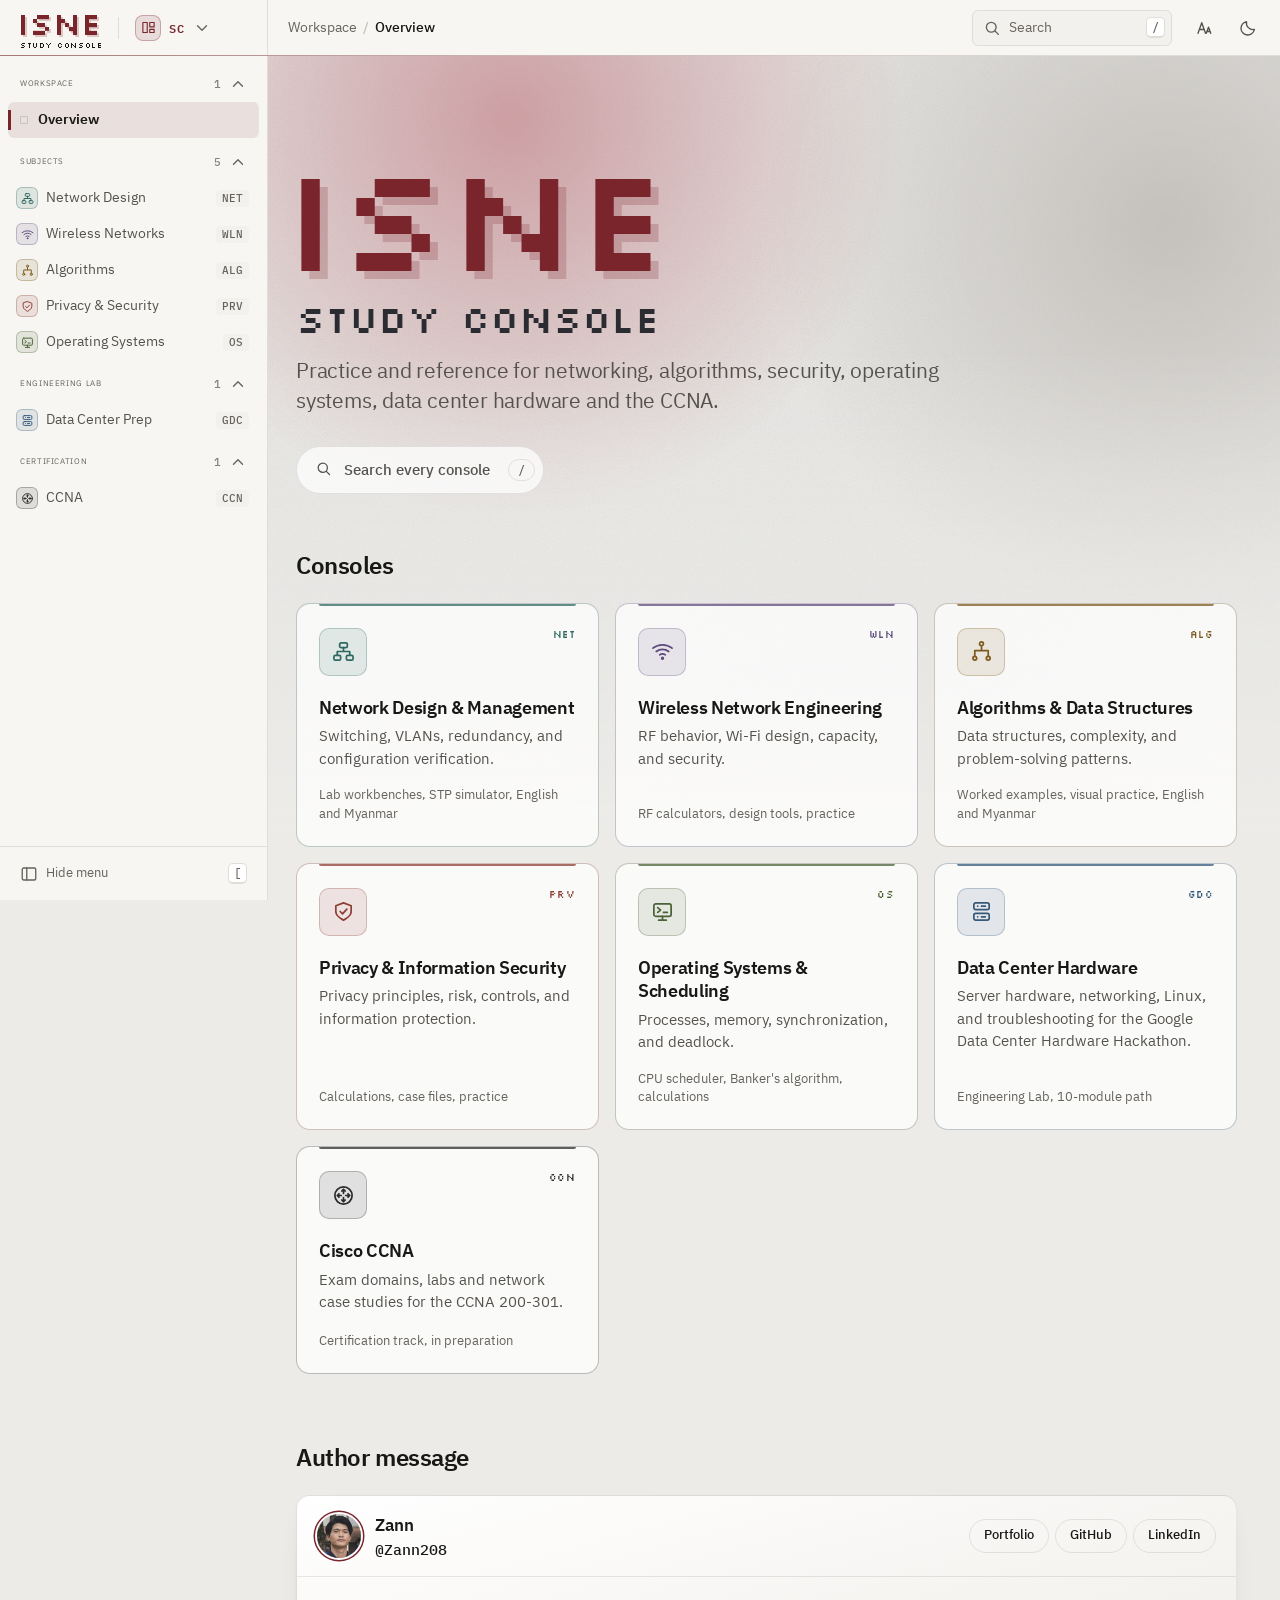
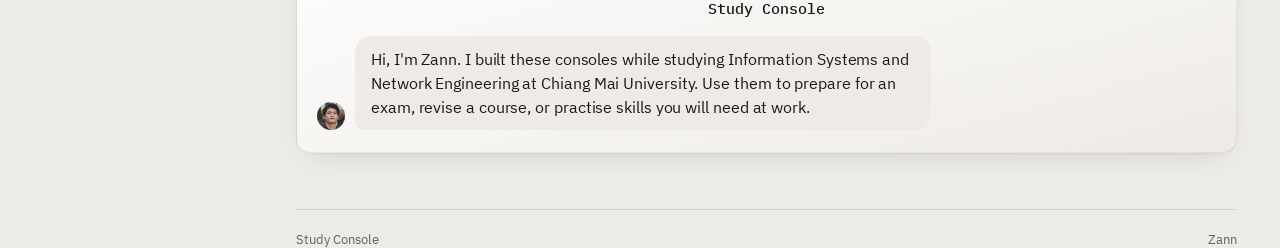
==== index.html @ 8ddf901c "Add CCNA console shell (CCN): monochrome field, exam domains, labs, case studies, progress" ====
<!doctype html>
<html lang="en">
<head>
  <meta charset="utf-8">
  <meta name="viewport" content="width=device-width,initial-scale=1,viewport-fit=cover">
  <title>Study Console</title>
  <meta name="description" content="Practice and reference consoles for networking, algorithms, security, operating systems and data center hardware, built by Thu Htoo Zan.">
  <meta name="theme-color" content="#ecebe8">
  <script src="./shared/v3/boot.js?v=20261031-1" data-console="home" data-v2="index.v2.html"></script>
  <link rel="preload" href="./assets/fonts/silkscreen-400.woff2" as="font" type="font/woff2" crossorigin>
  <link rel="stylesheet" href="./home.css?v=20261031-1">
</head>
<body data-console-id="home" data-console-name="Study Console">
  <main class="home" id="main">
    <div class="home-aurora" aria-hidden="true"><i class="home-aurora-a"></i><i class="home-aurora-b"></i><i class="home-aurora-c"></i></div>

    <section class="home-hero" aria-labelledby="home-title">
      <h1 class="home-title" id="home-title">ISNE Study Console</h1>
      <p class="home-sub">Practice and reference for networking, algorithms, security, operating systems, data center hardware and the CCNA.</p>
      <div class="home-actions">
        <a class="home-continue" data-continue-learning hidden href="#subjects">
          <span class="home-continue-mark" data-continue-icon aria-hidden="true"></span>
          <span class="home-continue-copy"><small>Continue</small><b data-continue-name></b></span>
        </a>
        <button class="home-search" type="button" data-open-search>
          <span data-sc-icon="search" aria-hidden="true"></span>Search every console<kbd>/</kbd>
        </button>
      </div>
    </section>

    <section class="home-consoles" id="subjects" aria-labelledby="consoles-title">
      <h2 class="home-h2" id="consoles-title">Consoles</h2>
      <div class="home-grid">
        <a class="home-tile" data-console-launch data-console-id="netdes" data-console-name="Network Design & Management" href="https://zann208.github.io/netdes/">
          <span class="home-tile-icon" data-sc-icon="network" aria-hidden="true"></span>
          <span class="home-tile-code">NET</span>
          <h3>Network Design &amp; Management</h3>
          <p>Switching, VLANs, redundancy, and configuration verification.</p>
          <span class="home-tile-meta">Lab workbenches, STP simulator, English and Myanmar</span>
        </a>
        <a class="home-tile" data-console-launch data-console-id="wnet" data-console-name="Wireless Network Engineering" href="https://zann208.github.io/wnet/">
          <span class="home-tile-icon" data-sc-icon="wireless" aria-hidden="true"></span>
          <span class="home-tile-code">WLN</span>
          <h3>Wireless Network Engineering</h3>
          <p>RF behavior, Wi-Fi design, capacity, and security.</p>
          <span class="home-tile-meta">RF calculators, design tools, practice</span>
        </a>
        <a class="home-tile" data-console-launch data-console-id="algo" data-console-name="Algorithms & Data Structures" href="https://zann208.github.io/algo/">
          <span class="home-tile-icon" data-sc-icon="algorithm" aria-hidden="true"></span>
          <span class="home-tile-code">ALG</span>
          <h3>Algorithms &amp; Data Structures</h3>
          <p>Data structures, complexity, and problem-solving patterns.</p>
          <span class="home-tile-meta">Worked examples, visual practice, English and Myanmar</span>
        </a>
        <a class="home-tile" data-console-launch data-console-id="privacy" data-console-name="Privacy & Information Security" href="https://zann208.github.io/privacy/">
          <span class="home-tile-icon" data-sc-icon="shield" aria-hidden="true"></span>
          <span class="home-tile-code">PRV</span>
          <h3>Privacy &amp; Information Security</h3>
          <p>Privacy principles, risk, controls, and information protection.</p>
          <span class="home-tile-meta">Calculations, case files, practice</span>
        </a>
        <a class="home-tile" data-console-launch data-console-id="os" data-console-name="Operating Systems & Scheduling" href="https://zann208.github.io/os/">
          <span class="home-tile-icon" data-sc-icon="system" aria-hidden="true"></span>
          <span class="home-tile-code">OS</span>
          <h3>Operating Systems &amp; Scheduling</h3>
          <p>Processes, memory, synchronization, and deadlock.</p>
          <span class="home-tile-meta">CPU scheduler, Banker's algorithm, calculations</span>
        </a>
        <a class="home-tile" data-console-launch data-console-id="gdc" data-console-name="Google Data Center Hardware Hackathon" href="./google-dc-hackathon/">
          <span class="home-tile-icon" data-sc-icon="server" aria-hidden="true"></span>
          <span class="home-tile-code">GDC</span>
          <h3>Data Center Hardware</h3>
          <p>Server hardware, networking, Linux, and troubleshooting for the Google Data Center Hardware Hackathon.</p>
          <span class="home-tile-meta">Engineering Lab, 10-module path</span>
        </a>
        <a class="home-tile" data-console-launch data-console-id="ccna" data-console-name="Cisco CCNA 200-301" href="./ccna/">
          <span class="home-tile-icon" data-sc-icon="router" aria-hidden="true"></span>
          <span class="home-tile-code">CCN</span>
          <h3>Cisco CCNA</h3>
          <p>Exam domains, labs and network case studies for the CCNA 200-301.</p>
          <span class="home-tile-meta">Certification track, in preparation</span>
        </a>
      </div>
    </section>

    <section class="home-chat" id="author" aria-labelledby="author-title">
      <h2 class="home-h2" id="author-title">Author message</h2>
      <div class="home-chat-window">
        <header class="home-chat-head">
          <img class="home-chat-avatar" src="./assets/author.jpg?v=20261028-1" width="44" height="44" alt="Zann" decoding="async">
          <div class="home-chat-who"><b>Zann</b><code>@Zann208</code></div>
          <ul class="home-chat-links">
            <li><a href="https://zann208.github.io/" rel="me">Portfolio</a></li>
            <li><a href="https://github.com/Zann208" rel="me">GitHub</a></li>
            <li><a href="https://www.linkedin.com/in/thu-htoo-zan-8866ab377/" rel="me">LinkedIn</a></li>
          </ul>
        </header>
        <div class="home-chat-thread" data-chat>
          <p class="home-chat-day"><code>Study Console</code></p>
          <div class="home-chat-group">
            <img class="home-chat-mini" src="./assets/author.jpg?v=20261028-1" width="28" height="28" alt="" aria-hidden="true" decoding="async">
            <div class="home-chat-bubbles">
              <p class="home-chat-bubble" data-chat-msg>Hi, I'm Zann. I built these consoles while studying Information Systems and Network Engineering at Chiang Mai University. Use them to prepare for an exam, revise a course, or practise skills you will need at work.</p>
              <p class="home-chat-bubble" data-chat-msg>They are meant to sit alongside your classes, not replace them. Treat everything here as reference and practice, and check anything you will be graded on against your own lecture material.</p>
              <span class="home-chat-typing" aria-hidden="true"><i></i><i></i><i></i></span>
            </div>
          </div>
          <code class="home-chat-status" data-chat-status>Delivered</code>
        </div>
      </div>
    </section>

    <footer class="home-footer"><span>Study Console</span><span>Zann</span></footer>
  </main>
  <script src="./home.js?v=20261031-1"></script>
</body>
</html>
---- home.css ----
/* Study Console hub.
   One idea: a slow field of light behind the page (Apple wallpaper style), and each console
   lit by its own neon colour, the same accent it uses inside. Everything else stays quiet.
   Frame, tokens and controls come from /shared/v3/. */

/* Pixel face for the title (Silkscreen, SIL Open Font License, self-hosted) */
@font-face { font-family: "Silkscreen"; src: url("./assets/fonts/silkscreen-400.woff2") format("woff2"); font-weight: 400; font-display: swap; }

/* ---------- Console colours (match the shared registry) ---------- */
.home-tile { --tile-l: var(--sc-accent); --tile-d: var(--sc-accent); --tile: var(--tile-l); }
.home-tile[data-console-id="netdes"]  { --tile-l: #2f6862; --tile-d: #86b8b0; }
.home-tile[data-console-id="wnet"]    { --tile-l: #5e4a7d; --tile-d: #b3a0cf; }
.home-tile[data-console-id="algo"]    { --tile-l: #7d5a1e; --tile-d: #d1ad69; }
.home-tile[data-console-id="privacy"] { --tile-l: #8e3f33; --tile-d: #dc9686; }
.home-tile[data-console-id="os"]      { --tile-l: #4a6236; --tile-d: #a8bf8c; }
.home-tile[data-console-id="gdc"]     { --tile-l: #36597a; --tile-d: #98b5d1; }
.home-tile[data-console-id="ccna"]    { --tile-l: #2b2b2b; --tile-d: #d6d6d6; }
:root[data-theme="dark"] .home-tile { --tile: var(--tile-d); }
:root[data-theme="dark"] .home { --home-maroon: #c93f4d; --home-maroon-shadow: #3d1117; --home-ink: #e4e4e8; --home-on-maroon: #ffffff; }

/* ---------- Page ---------- */
.home {
  --home-maroon: #7a242c; --home-maroon-shadow: rgb(122 36 44 / 22%); --home-ink: #2a2c32; --home-on-maroon: #ffffff;
  --home-glass: color-mix(in srgb, var(--sc-surface) 72%, transparent);
  --home-edge: color-mix(in srgb, var(--sc-text) 10%, transparent);
  position: relative; isolation: isolate;
  max-width: 1120px; margin: 0 auto; padding: 56px 28px 56px;
}

/* ---------- Field of light ---------- */
/* Fixed behind the content area; soft radial blobs drift on the compositor (transform only). */
.home-aurora { position: fixed; z-index: -1; inset: var(--sc-frame-top, 56px) 0 0 var(--sc-frame-left, 0px); overflow: hidden; pointer-events: none; animation: home-aurora-in 1.4s var(--sc-ease) both; }
.home-aurora i { position: absolute; width: 62vmax; height: 62vmax; border-radius: 50%; opacity: .55; will-change: transform; }
.home-aurora-a { top: -26vmax; left: -12vmax; background: radial-gradient(closest-side, var(--sc-glow-1), transparent); animation: home-drift-a 34s ease-in-out infinite alternate; }
.home-aurora-b { top: -18vmax; right: -22vmax; background: radial-gradient(closest-side, var(--sc-glow-2), transparent); animation: home-drift-b 41s ease-in-out infinite alternate; }
.home-aurora-c { bottom: -34vmax; left: 22%; background: radial-gradient(closest-side, var(--sc-glow-3), transparent); opacity: .42; animation: home-drift-c 47s ease-in-out infinite alternate; }
:root[data-theme="dark"] .home-aurora i { opacity: .38; }
.home-aurora i.home-aurora-a { opacity: .44; }
:root[data-theme="dark"] .home-aurora i.home-aurora-a { opacity: .32; }
:root[data-theme="dark"] .home-aurora-c { opacity: .26; }
/* fade the field into the page further down so long content stays readable */
.home-aurora::after { content: ""; position: absolute; inset: 0; z-index: 2; background: linear-gradient(180deg, transparent 0%, transparent 35%, var(--sc-bg) 92%); }
/* Film grain over the light field: one static noise tile, no animation */
.home-aurora::before {
  content: ""; position: absolute; inset: 0; z-index: 1; opacity: .34; mix-blend-mode: overlay;
  background-image: url("data:image/svg+xml,%3Csvg xmlns='http://www.w3.org/2000/svg' width='180' height='180'%3E%3Cfilter id='n'%3E%3CfeTurbulence type='fractalNoise' baseFrequency='.9' numOctaves='3' stitchTiles='stitch'/%3E%3CfeColorMatrix values='0 0 0 0 .5 0 0 0 0 .5 0 0 0 0 .5 0 0 0 1 0'/%3E%3C/filter%3E%3Crect width='100%25' height='100%25' filter='url(%23n)'/%3E%3C/svg%3E");
  background-size: 180px 180px;
}
:root[data-theme="dark"] .home-aurora::before { opacity: .34; mix-blend-mode: soft-light; }
@keyframes home-aurora-in { from { opacity: 0; } }
@keyframes home-drift-a { to { transform: translate3d(14vmax, 8vmax, 0) scale(1.12); } }
@keyframes home-drift-b { to { transform: translate3d(-12vmax, 12vmax, 0) scale(.9); } }
@keyframes home-drift-c { to { transform: translate3d(-10vmax, -10vmax, 0) scale(1.15); } }

/* ---------- Hero ---------- */
.home-hero { padding: 28px 0 44px; }
/* Title lockup: ISNE large in Entaneer maroon with a pixel drop shadow, "Study Console" under it in neutral ink */
.home-title {
  margin: 0; display: inline-grid; justify-items: start; gap: .08em;
  font-family: "Silkscreen", var(--sc-mono); font-weight: 400; letter-spacing: 0; line-height: 1; cursor: default;
  font-size: clamp(5.75rem, 2rem + 9vw, 9.5rem);
}
:root:root:root .home .home-title { font-family: "Silkscreen", var(--sc-mono); letter-spacing: 0; }  /* beats the shared heading face */
.home-title .px { display: inline-block; }
.home-title-isne {
  margin-left: -.09em; color: var(--home-maroon);   /* the pixel I carries side bearing; align it with the line below */
  text-shadow: .055em .055em 0 var(--home-maroon-shadow);
}
.home-title-rest { font-size: .262em; color: var(--home-ink); }   /* sized so the line is as wide as ISNE */
.home-title-word { display: inline-block; white-space: nowrap; }
/* A block cursor after "Console", shown on hover */
.home-title-rest::after {
  content: ""; display: inline-block; width: .5em; height: .82em; margin-left: .16em; vertical-align: -.06em;
  background: var(--home-maroon); opacity: 0;
}
/* Hover: ISNE presses into its shadow; a maroon highlight runs letter by letter through "Study Console" and leaves it neutral */
.home-title:hover .px-isne { animation: home-press .36s steps(2, end) both; animation-delay: calc(var(--i) * 40ms); }
.home-title:hover .px-rest { animation: home-scan .5s steps(2, end) both; animation-delay: calc(120ms + (var(--i) - 4) * 32ms); }
.home-title:hover .home-title-rest::after { opacity: 1; animation: home-blink 1s steps(1, end) .55s infinite; }
@keyframes home-press { 50% { transform: translate(.04em, .04em); text-shadow: .015em .015em 0 var(--home-maroon-shadow); } }
@keyframes home-scan { 50% { color: var(--home-on-maroon); background: var(--home-maroon); } }
@keyframes home-blink { 50% { opacity: 0; } }
.home-sub { max-width: 34em; margin: 18px 0 0; color: var(--sc-muted); font-size: clamp(1.0625rem, .95rem + .45vw, 1.3125rem); line-height: 1.45; letter-spacing: -.01em; }
.home-actions { display: flex; flex-wrap: wrap; align-items: center; gap: 12px; margin-top: 30px; }

.home-continue, .home-search {
  display: inline-flex; align-items: center; gap: 12px; min-height: 48px; box-sizing: border-box;
  border-radius: 999px; border: 1px solid var(--home-edge); background: var(--home-glass);
  color: var(--sc-text); text-decoration: none; font: 500 .9375rem/1.2 var(--sc-sans);
  transition: border-color var(--sc-dur-fast) var(--sc-ease), background var(--sc-dur-fast) var(--sc-ease);
}
.home-continue { padding: 5px 20px 5px 5px; }
.home-continue[hidden] { display: none; }
.home-continue-mark { --mark: var(--mark-l, var(--sc-accent)); display: grid; place-items: center; width: 38px; height: 38px; border-radius: 50%; color: var(--mark); background: color-mix(in srgb, var(--mark) 14%, transparent); border: 1px solid color-mix(in srgb, var(--mark) 35%, transparent); }
:root[data-theme="dark"] .home-continue-mark { --mark: var(--mark-d, var(--sc-accent)); }
.home-continue-mark .sc3-icon { width: 18px; height: 18px; }
.home-continue-copy { display: grid; }
.home-continue-copy small { color: var(--sc-faint); font-size: .75rem; }
.home-continue-copy b { font-weight: 600; }
.home-search { padding: 0 8px 0 18px; cursor: pointer; color: var(--sc-muted); }
.home-search .sc3-icon { width: 17px; height: 17px; }
.home-search kbd { margin-left: 6px; padding: 4px 9px; border-radius: 999px; border: 1px solid var(--home-edge); font: 500 .75rem/1 var(--sc-mono); color: var(--sc-faint); }
.home-continue:hover, .home-search:hover { border-color: color-mix(in srgb, var(--sc-accent) 55%, transparent); background: var(--sc-surface); color: var(--sc-text); }

/* ---------- Author message: a conversation ----------
   Warm paper (light) or graphite (dark) with grain; maroon only for the avatar ring and link hover. */
.home-chat { margin-top: 64px; }
.home-chat-window {
  --chat-bg: linear-gradient(165deg, #ffffff 0%, #f6f4f1 55%, #ece9e5 100%);
  --chat-solid: #ffffff; --chat-bubble: #eeebe7; --chat-ink: #181816; --chat-line: rgb(40 30 28 / 10%); --chat-faint: #66635d;
  position: relative; isolation: isolate; overflow: hidden; border-radius: var(--sc-radius-lg); border: 1px solid var(--chat-line); background: var(--chat-bg); box-shadow: var(--sc-shadow-card); color: var(--chat-ink);
}
:root[data-theme="dark"] .home-chat-window {
  --chat-bg: linear-gradient(165deg, #1e1b1c 0%, #141213 55%, #0f0e0f 100%);
  --chat-solid: #1e1b1c; --chat-bubble: #2a2627; --chat-ink: #f2efef; --chat-line: rgb(255 255 255 / 9%); --chat-faint: #8f888a;
}
.home-chat-window::before {
  content: ""; position: absolute; inset: 0; z-index: -1; opacity: .34; mix-blend-mode: overlay; pointer-events: none;
  background-image: url("data:image/svg+xml,%3Csvg xmlns='http://www.w3.org/2000/svg' width='160' height='160'%3E%3Cfilter id='n'%3E%3CfeTurbulence type='fractalNoise' baseFrequency='.95' numOctaves='3' stitchTiles='stitch'/%3E%3CfeColorMatrix values='0 0 0 0 .5 0 0 0 0 .5 0 0 0 0 .5 0 0 0 1 0'/%3E%3C/filter%3E%3Crect width='100%25' height='100%25' filter='url(%23n)'/%3E%3C/svg%3E");
  background-size: 160px 160px;
}
:root[data-theme="dark"] .home-chat-window::before { opacity: .3; mix-blend-mode: soft-light; }
.home-chat-head { display: flex; align-items: center; gap: 14px; flex-wrap: wrap; padding: 16px 20px; border-bottom: 1px solid var(--chat-line); }
.home-chat-avatar { width: 44px; height: 44px; border-radius: 50%; object-fit: cover; box-shadow: 0 0 0 2px var(--chat-solid), 0 0 0 3.5px var(--sc-maroon); }
.home-chat-who { display: grid; gap: 1px; margin-right: auto; }
.home-chat-who b { font-family: var(--sc-display); font-size: 1.0625rem; font-weight: 600; letter-spacing: -.015em; }
:root.sc-v3 body .home-chat code { background: none; border: 0; padding: 0; border-radius: 0; }
.home-chat-who code { font: 500 .75rem/1.3 var(--sc-mono); color: var(--chat-faint); }
.home-chat-links { display: flex; flex-wrap: wrap; gap: 6px; margin: 0; padding: 0; list-style: none; }
.home-chat-links a {
  display: inline-flex; align-items: center; min-height: 34px; padding: 0 14px; box-sizing: border-box; border-radius: 999px;
  border: 1px solid var(--chat-line); color: var(--chat-ink); text-decoration: none; font-size: .8125rem; font-weight: 500;
  transition: background var(--sc-dur-fast) var(--sc-ease), color var(--sc-dur-fast) var(--sc-ease);
}
.home-chat-links a:hover, .home-chat-links a:focus-visible { background: var(--sc-maroon); border-color: var(--sc-maroon); color: var(--sc-on-accent); }
.home-chat-thread { padding: 18px 20px 22px; }
.home-chat-day { margin: 0 0 14px; text-align: center; }
.home-chat-day code, .home-chat-status { font: 500 .6875rem/1 var(--sc-mono); color: var(--chat-faint); background: none; border: 0; padding: 0; letter-spacing: .02em; }
.home-chat-group { display: flex; align-items: flex-end; gap: 10px; }
.home-chat-mini { width: 28px; height: 28px; border-radius: 50%; object-fit: cover; flex: none; }
.home-chat-bubbles { display: grid; justify-items: start; gap: 4px; min-width: 0; }
.home-chat-bubble {
  max-width: 34em; margin: 0; padding: 11px 16px; border-radius: 16px; background: var(--chat-bubble); color: var(--chat-ink);
  font-size: 1rem; line-height: 1.5; letter-spacing: -.005em;
  transition: transform var(--sc-dur) var(--sc-ease);
}
.home-chat-bubble:first-child { border-bottom-left-radius: 8px; }
.home-chat-bubble:nth-child(2) { border-top-left-radius: 8px; border-bottom-left-radius: 6px; }
.home-chat-bubble:hover { transform: translateX(3px); }
.home-chat-status { display: block; margin: 6px 0 0 42px; }
.home-chat-typing { display: none; gap: 4px; align-items: center; padding: 14px 16px; border-radius: 16px; background: var(--chat-bubble); }
.home-chat-typing i { width: 7px; height: 7px; border-radius: 50%; background: var(--chat-faint); animation: home-dot 1s ease-in-out infinite; }
.home-chat-typing i:nth-child(2) { animation-delay: .15s; }
.home-chat-typing i:nth-child(3) { animation-delay: .3s; }
@keyframes home-dot { 0%, 60%, 100% { transform: translateY(0); opacity: .45; } 30% { transform: translateY(-3px); opacity: 1; } }
/* Sequence (only when the script runs and motion is allowed): typing, message, typing, message, delivered */
.home-chat.is-staged [data-chat-msg], .home-chat.is-staged [data-chat-status] { display: none; }
.home-chat.is-staged [data-chat-msg].is-in { display: block; animation: home-pop .42s var(--sc-ease) both; }
.home-chat.is-staged [data-chat-status].is-in { display: block; animation: home-pop .3s var(--sc-ease) both; }
.home-chat.is-typing .home-chat-typing { display: inline-flex; }
@keyframes home-pop { from { opacity: 0; transform: translateY(8px) scale(.97); transform-origin: left bottom; } }

/* ---------- Consoles ---------- */
.home-consoles { margin-top: 8px; }
.home-h2 { margin: 0 0 18px; font-family: var(--sc-display); font-size: 1.5rem; font-weight: 600; letter-spacing: -.02em; }
.home-grid { display: grid; grid-template-columns: repeat(3, minmax(0, 1fr)); gap: 16px; }

.home-tile {
  position: relative; display: flex; flex-direction: column; min-height: 228px; padding: 24px 22px 22px; box-sizing: border-box;
  border-radius: var(--sc-radius-lg); overflow: hidden; text-decoration: none; color: var(--sc-text);
  border: 1px solid color-mix(in srgb, var(--tile) 22%, var(--home-edge));
  background: var(--home-glass);
  transition: border-color var(--sc-dur) var(--sc-ease), transform var(--sc-dur) var(--sc-ease);
}
/* thin strip along the top edge in the console's own colour */
.home-tile::before {
  content: ""; position: absolute; top: 0; left: 22px; right: 22px; height: 2px; border-radius: 0 0 2px 2px;
  background: var(--tile);
  opacity: .75; transition: opacity var(--sc-dur) var(--sc-ease), left var(--sc-dur) var(--sc-ease), right var(--sc-dur) var(--sc-ease);
}
.home-tile:hover, .home-tile:focus-visible { border-color: color-mix(in srgb, var(--tile) 55%, transparent); transform: translateY(-2px); }
.home-tile:hover::before, .home-tile:focus-visible::before { opacity: 1; left: 0; right: 0; }
.home-tile:focus-visible { outline: none; box-shadow: 0 0 0 3px color-mix(in srgb, var(--tile) 45%, transparent); }

.home-tile-icon {
  display: grid; place-items: center; width: 46px; height: 46px; border-radius: var(--sc-radius);
  color: var(--tile); background: color-mix(in srgb, var(--tile) 12%, transparent);
  border: 1px solid color-mix(in srgb, var(--tile) 28%, transparent);
}
.home-tile-icon .sc3-icon { width: 23px; height: 23px; }
.home-tile-code { position: absolute; top: 26px; right: 22px; font: 400 .625rem/1 var(--sc-pixel); color: var(--tile); letter-spacing: .08em; }
.home-tile h3 { margin: 20px 0 6px; font-family: var(--sc-display); font-size: 1.125rem; font-weight: 600; line-height: 1.3; letter-spacing: -.02em; }
.home-tile p { margin: 0; color: var(--sc-muted); font-size: .9375rem; line-height: 1.5; }
.home-tile-meta { margin-top: auto; padding-top: 16px; color: var(--sc-faint); font-size: .8125rem; line-height: 1.45; }

/* ---------- Footer ---------- */
.home-footer { display: flex; align-items: center; justify-content: space-between; gap: 16px; margin-top: 56px; padding-top: 20px; border-top: 1px solid var(--home-edge); color: var(--sc-faint); font-size: .8125rem; }

/* ---------- Responsive ---------- */
@media (max-width: 1239px) { .home-grid { grid-template-columns: repeat(2, minmax(0, 1fr)); } }
@media (max-width: 680px) {
  .home { padding: 28px 16px 40px; }
  .home-hero { padding: 16px 0 32px; }
  .home-grid { grid-template-columns: minmax(0, 1fr); gap: 12px; }
  .home-tile { min-height: 0; }
  .home-chat-head { padding: 14px 16px; }
  .home-chat-links { width: 100%; }
  .home-chat-thread { padding: 16px 14px 18px; }
  .home-chat-bubble { font-size: .9688rem; }
  .home-consoles { margin-top: 0; }
  .home-chat { margin-top: 44px; }
  .home-search { flex: 1; justify-content: center; }
  .home-continue { flex: 1 1 100%; }
}

/* ---------- Motion preferences ---------- */
@media (prefers-reduced-motion: reduce) {
  .home-aurora, .home-aurora i, .home-title { animation: none; }
  .home-title:hover .px, .home-title:hover .home-title-rest::after { animation: none; }
  .home-chat-typing i, .home-chat-bubble { animation: none; transition: none; }
  .home-tile, .home-tile::before { transition: none; }
  .home-tile:hover, .home-tile:focus-visible { transform: none; }
}
@media print { .home-aurora { display: none; } }
@media (hover: none) { .home-search kbd { display: none; } }
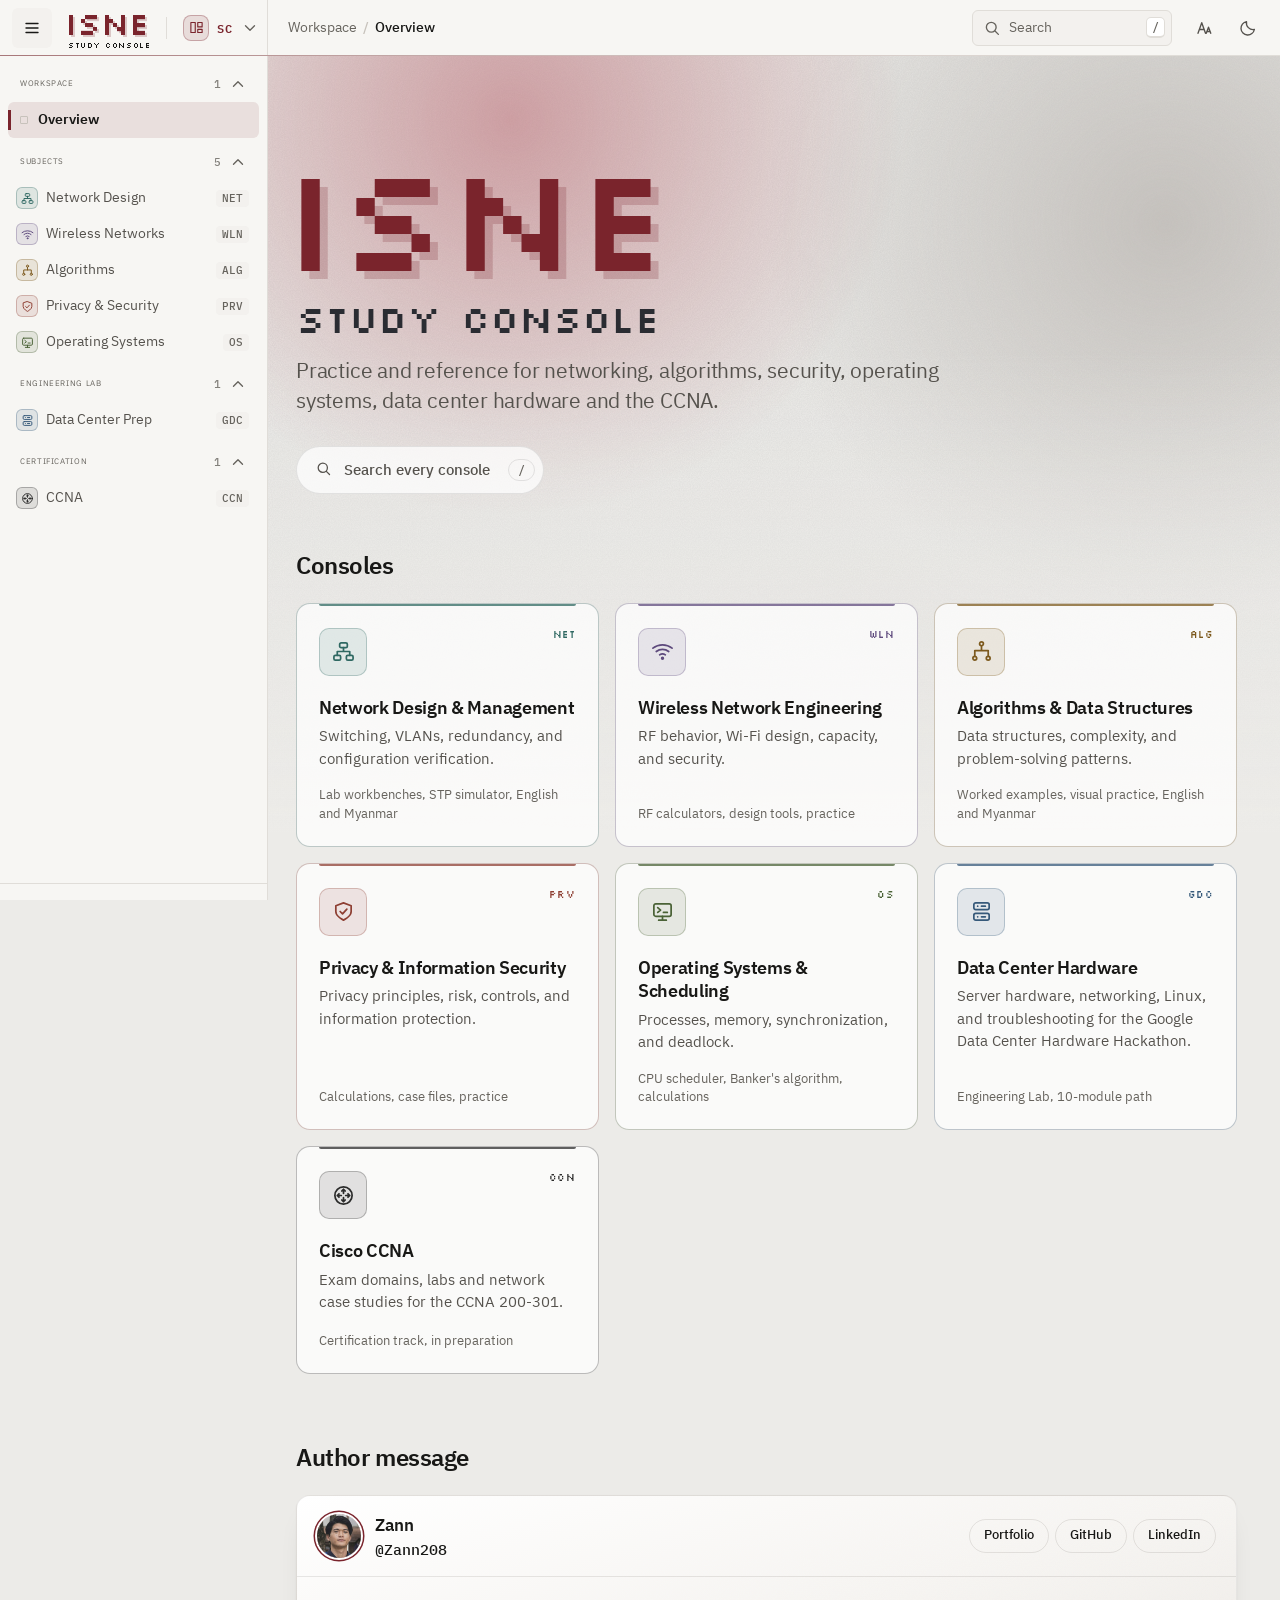
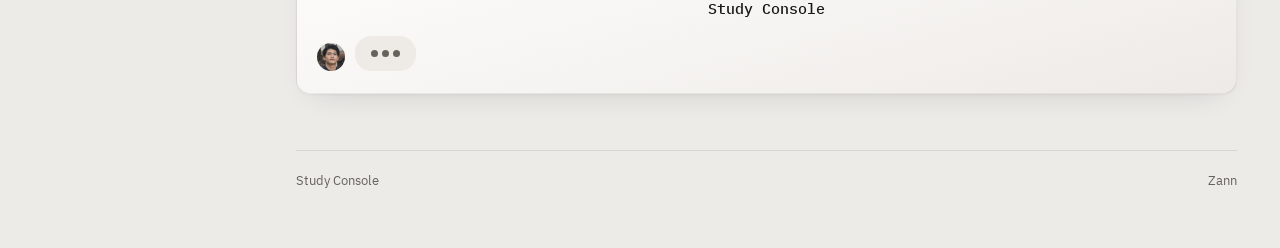
==== commit 558dbb57: "One menu toggle at top left for hub and all consoles; retire section bar; CCNA grain and pointer lig" ====
--- a/index.html
+++ b/index.html
@@ -6,7 +6,7 @@
   <title>Study Console</title>
   <meta name="description" content="Practice and reference consoles for networking, algorithms, security, operating systems and data center hardware, built by Thu Htoo Zan.">
   <meta name="theme-color" content="#ecebe8">
-  <script src="./shared/v3/boot.js?v=20261031-1" data-console="home" data-v2="index.v2.html"></script>
+  <script src="./shared/v3/boot.js?v=20261031-2" data-console="home" data-v2="index.v2.html"></script>
   <link rel="preload" href="./assets/fonts/silkscreen-400.woff2" as="font" type="font/woff2" crossorigin>
   <link rel="stylesheet" href="./home.css?v=20261031-1">
 </head>
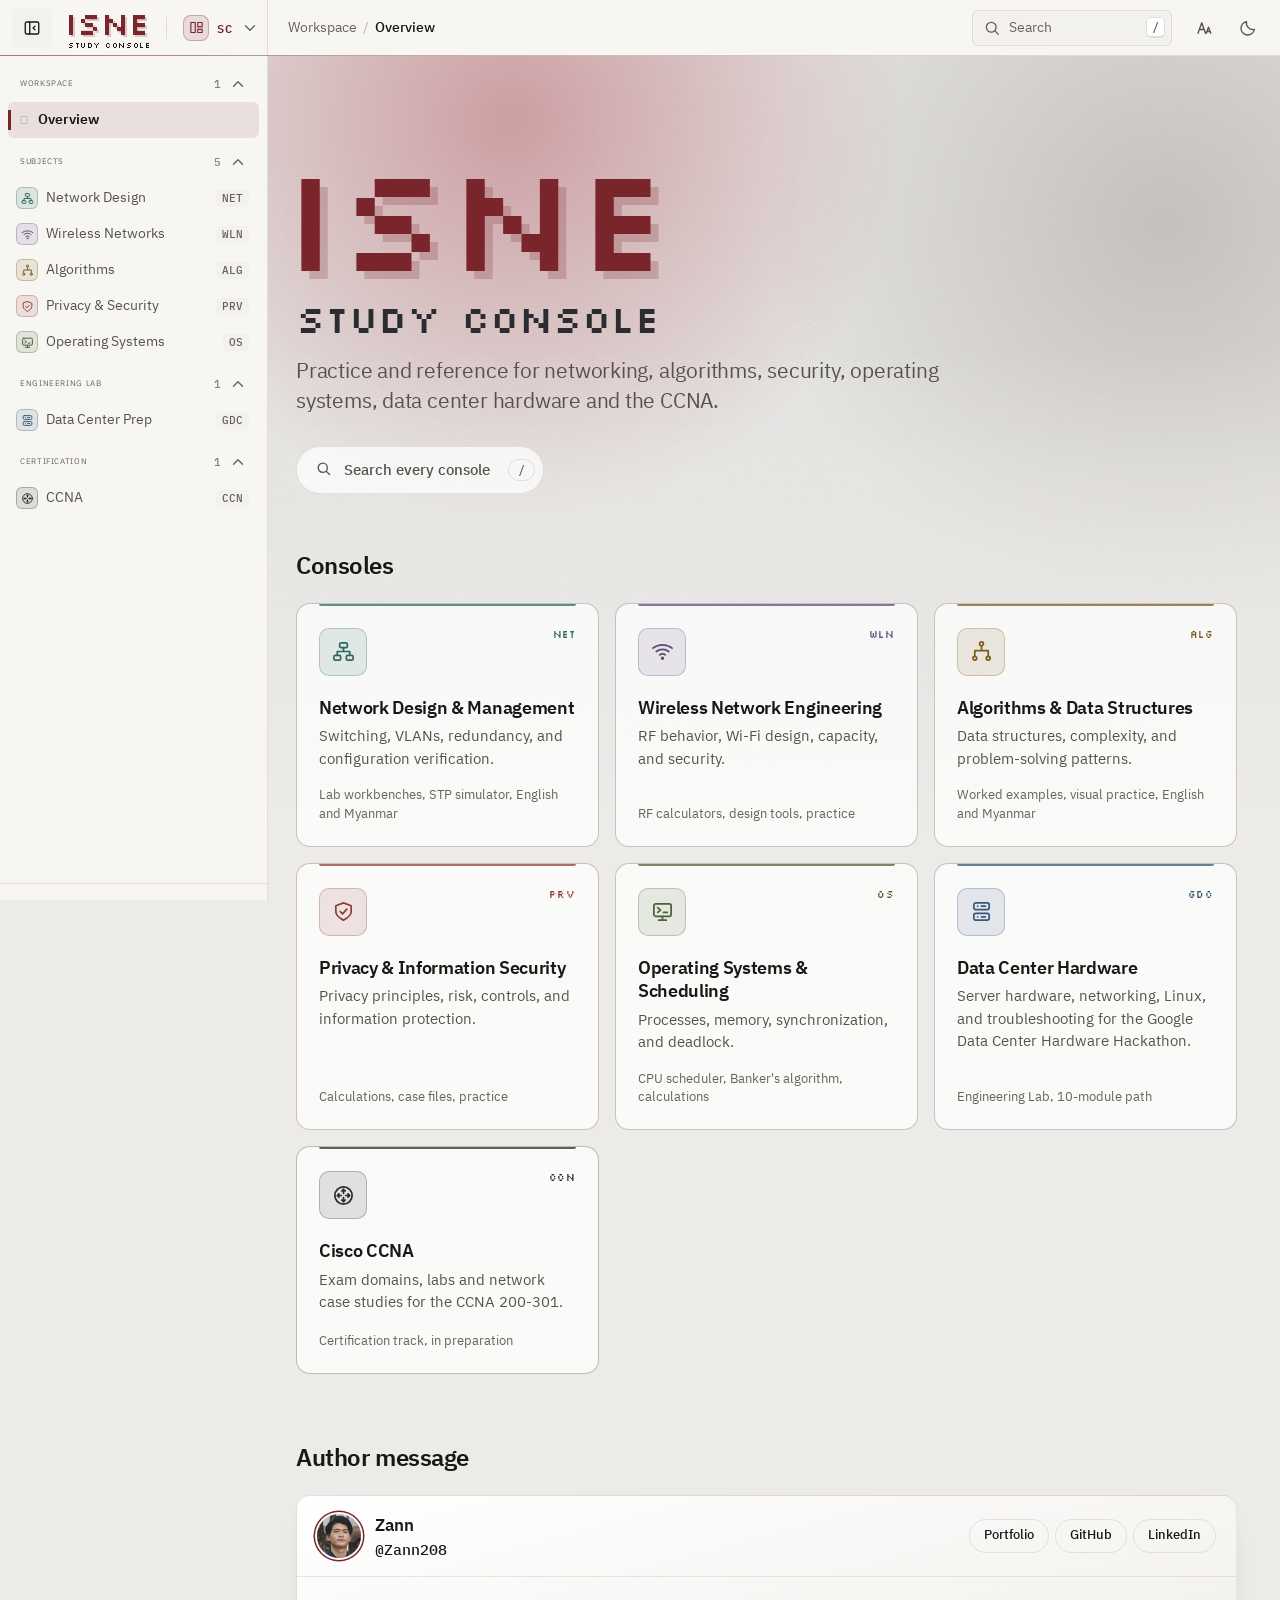
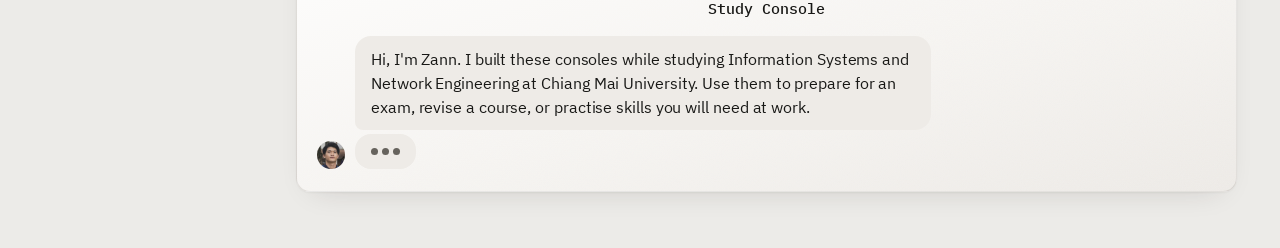
==== commit 34553ee7: "Menu toggle shows hide/show icon by state; smaller CCNA pointer light" ====
--- a/index.html
+++ b/index.html
@@ -6,7 +6,7 @@
   <title>Study Console</title>
   <meta name="description" content="Practice and reference consoles for networking, algorithms, security, operating systems and data center hardware, built by Thu Htoo Zan.">
   <meta name="theme-color" content="#ecebe8">
-  <script src="./shared/v3/boot.js?v=20261031-2" data-console="home" data-v2="index.v2.html"></script>
+  <script src="./shared/v3/boot.js?v=20261031-3" data-console="home" data-v2="index.v2.html"></script>
   <link rel="preload" href="./assets/fonts/silkscreen-400.woff2" as="font" type="font/woff2" crossorigin>
   <link rel="stylesheet" href="./home.css?v=20261031-1">
 </head>
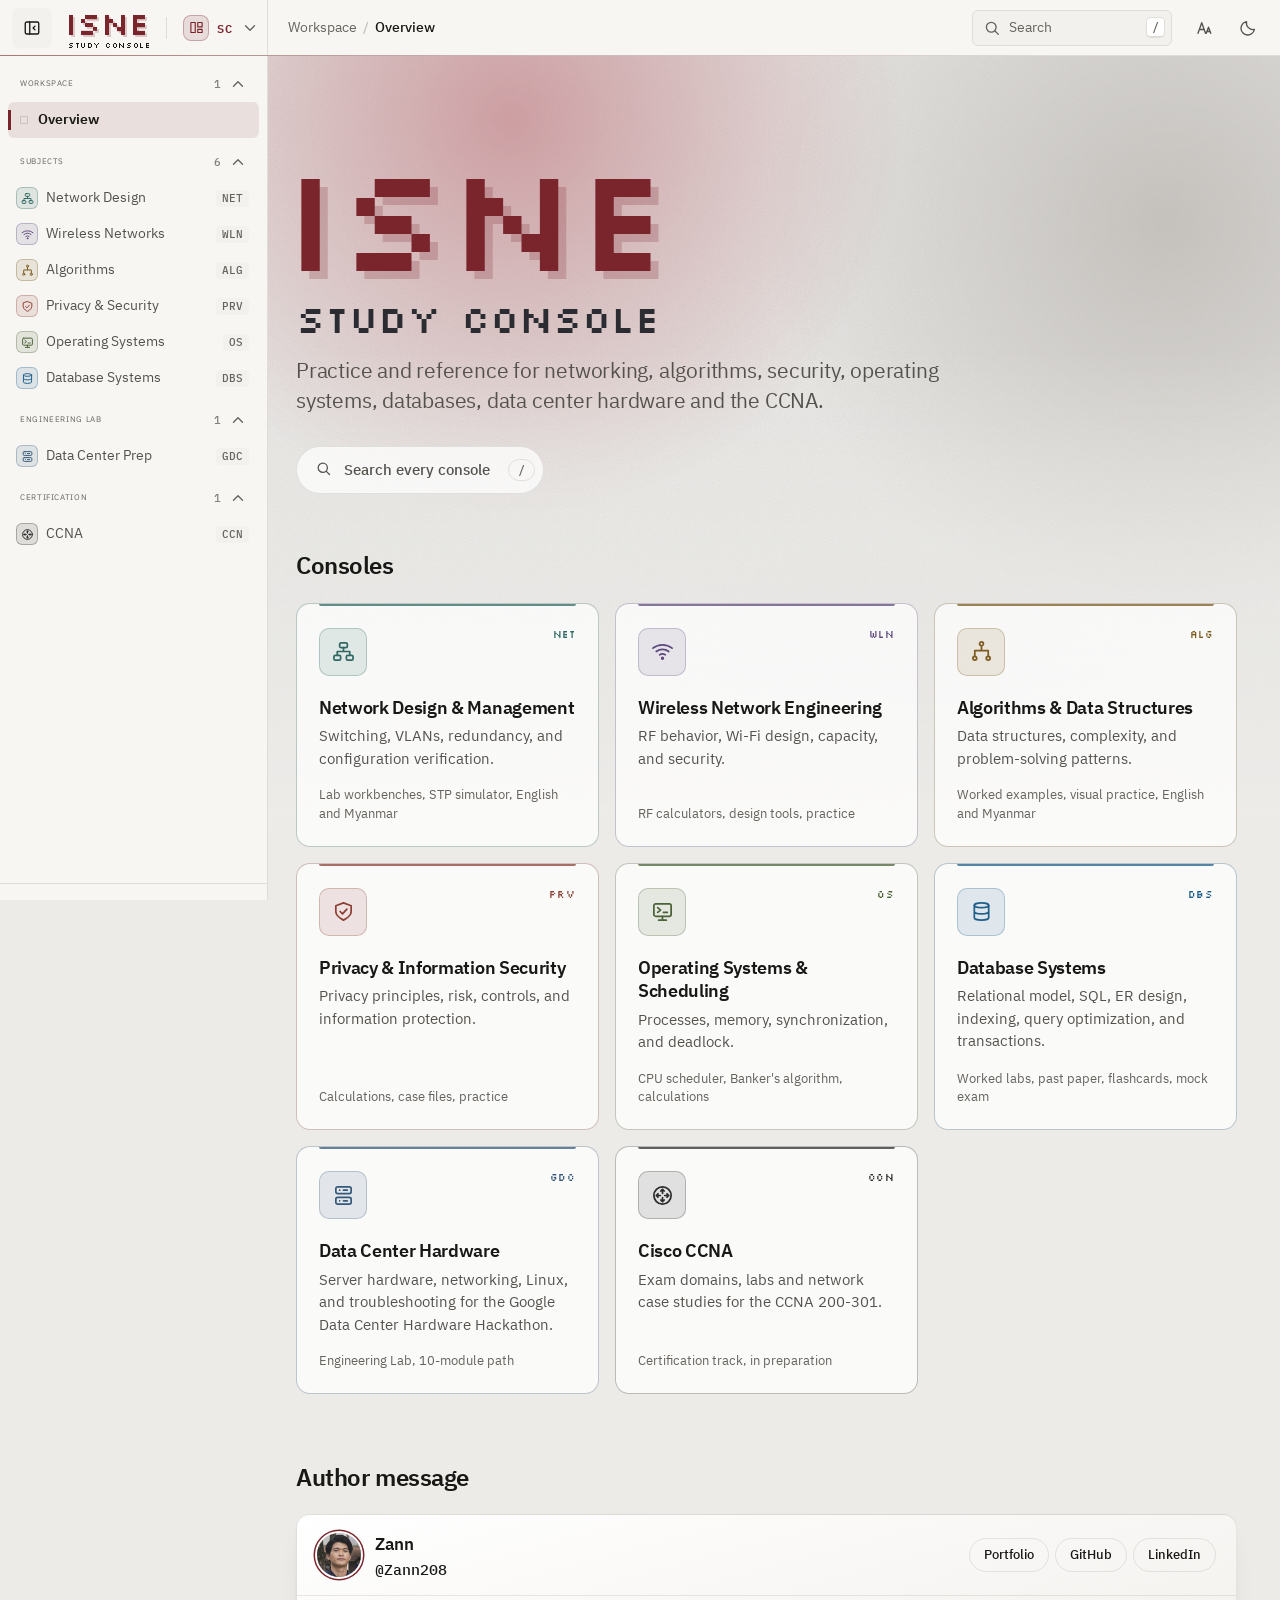
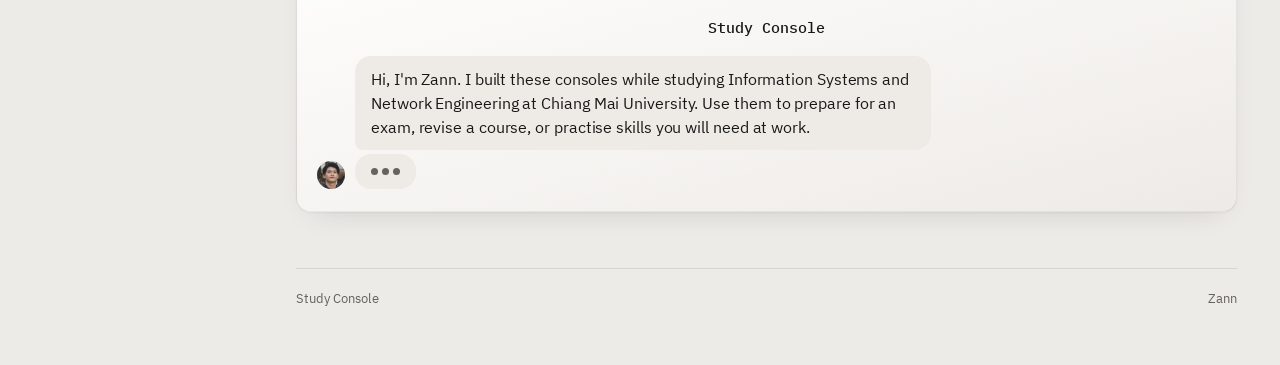
==== commit e53fd4e2: "Add Database Systems console (DBS) and register it in the hub - db/: topics, labs, past paper, flash" ====
--- a/index.html
+++ b/index.html
@@ -4,11 +4,11 @@
   <meta charset="utf-8">
   <meta name="viewport" content="width=device-width,initial-scale=1,viewport-fit=cover">
   <title>Study Console</title>
-  <meta name="description" content="Practice and reference consoles for networking, algorithms, security, operating systems and data center hardware, built by Thu Htoo Zan.">
+  <meta name="description" content="Practice and reference consoles for networking, algorithms, security, operating systems, databases and data center hardware, built by Thu Htoo Zan.">
   <meta name="theme-color" content="#ecebe8">
-  <script src="./shared/v3/boot.js?v=20261031-3" data-console="home" data-v2="index.v2.html"></script>
+  <script src="./shared/v3/boot.js?v=20261116-1" data-console="home" data-v2="index.v2.html"></script>
   <link rel="preload" href="./assets/fonts/silkscreen-400.woff2" as="font" type="font/woff2" crossorigin>
-  <link rel="stylesheet" href="./home.css?v=20261031-1">
+  <link rel="stylesheet" href="./home.css?v=20261116-1">
 </head>
 <body data-console-id="home" data-console-name="Study Console">
   <main class="home" id="main">
@@ -16,7 +16,7 @@
 
     <section class="home-hero" aria-labelledby="home-title">
       <h1 class="home-title" id="home-title">ISNE Study Console</h1>
-      <p class="home-sub">Practice and reference for networking, algorithms, security, operating systems, data center hardware and the CCNA.</p>
+      <p class="home-sub">Practice and reference for networking, algorithms, security, operating systems, databases, data center hardware and the CCNA.</p>
       <div class="home-actions">
         <a class="home-continue" data-continue-learning hidden href="#subjects">
           <span class="home-continue-mark" data-continue-icon aria-hidden="true"></span>
@@ -66,6 +66,13 @@
           <p>Processes, memory, synchronization, and deadlock.</p>
           <span class="home-tile-meta">CPU scheduler, Banker's algorithm, calculations</span>
         </a>
+        <a class="home-tile" data-console-launch data-console-id="db" data-console-name="Database Systems" href="./db/">
+          <span class="home-tile-icon" data-sc-icon="database" aria-hidden="true"></span>
+          <span class="home-tile-code">DBS</span>
+          <h3>Database Systems</h3>
+          <p>Relational model, SQL, ER design, indexing, query optimization, and transactions.</p>
+          <span class="home-tile-meta">Worked labs, past paper, flashcards, mock exam</span>
+        </a>
         <a class="home-tile" data-console-launch data-console-id="gdc" data-console-name="Google Data Center Hardware Hackathon" href="./google-dc-hackathon/">
           <span class="home-tile-icon" data-sc-icon="server" aria-hidden="true"></span>
           <span class="home-tile-code">GDC</span>
@@ -112,6 +119,6 @@
 
     <footer class="home-footer"><span>Study Console</span><span>Zann</span></footer>
   </main>
-  <script src="./home.js?v=20261031-1"></script>
+  <script src="./home.js?v=20261116-1"></script>
 </body>
 </html>
--- a/home.css
+++ b/home.css
@@ -13,6 +13,7 @@
 .home-tile[data-console-id="algo"]    { --tile-l: #7d5a1e; --tile-d: #d1ad69; }
 .home-tile[data-console-id="privacy"] { --tile-l: #8e3f33; --tile-d: #dc9686; }
 .home-tile[data-console-id="os"]      { --tile-l: #4a6236; --tile-d: #a8bf8c; }
+.home-tile[data-console-id="db"]      { --tile-l: #1f5f8b; --tile-d: #8fbfe0; }
 .home-tile[data-console-id="gdc"]     { --tile-l: #36597a; --tile-d: #98b5d1; }
 .home-tile[data-console-id="ccna"]    { --tile-l: #2b2b2b; --tile-d: #d6d6d6; }
 :root[data-theme="dark"] .home-tile { --tile: var(--tile-d); }
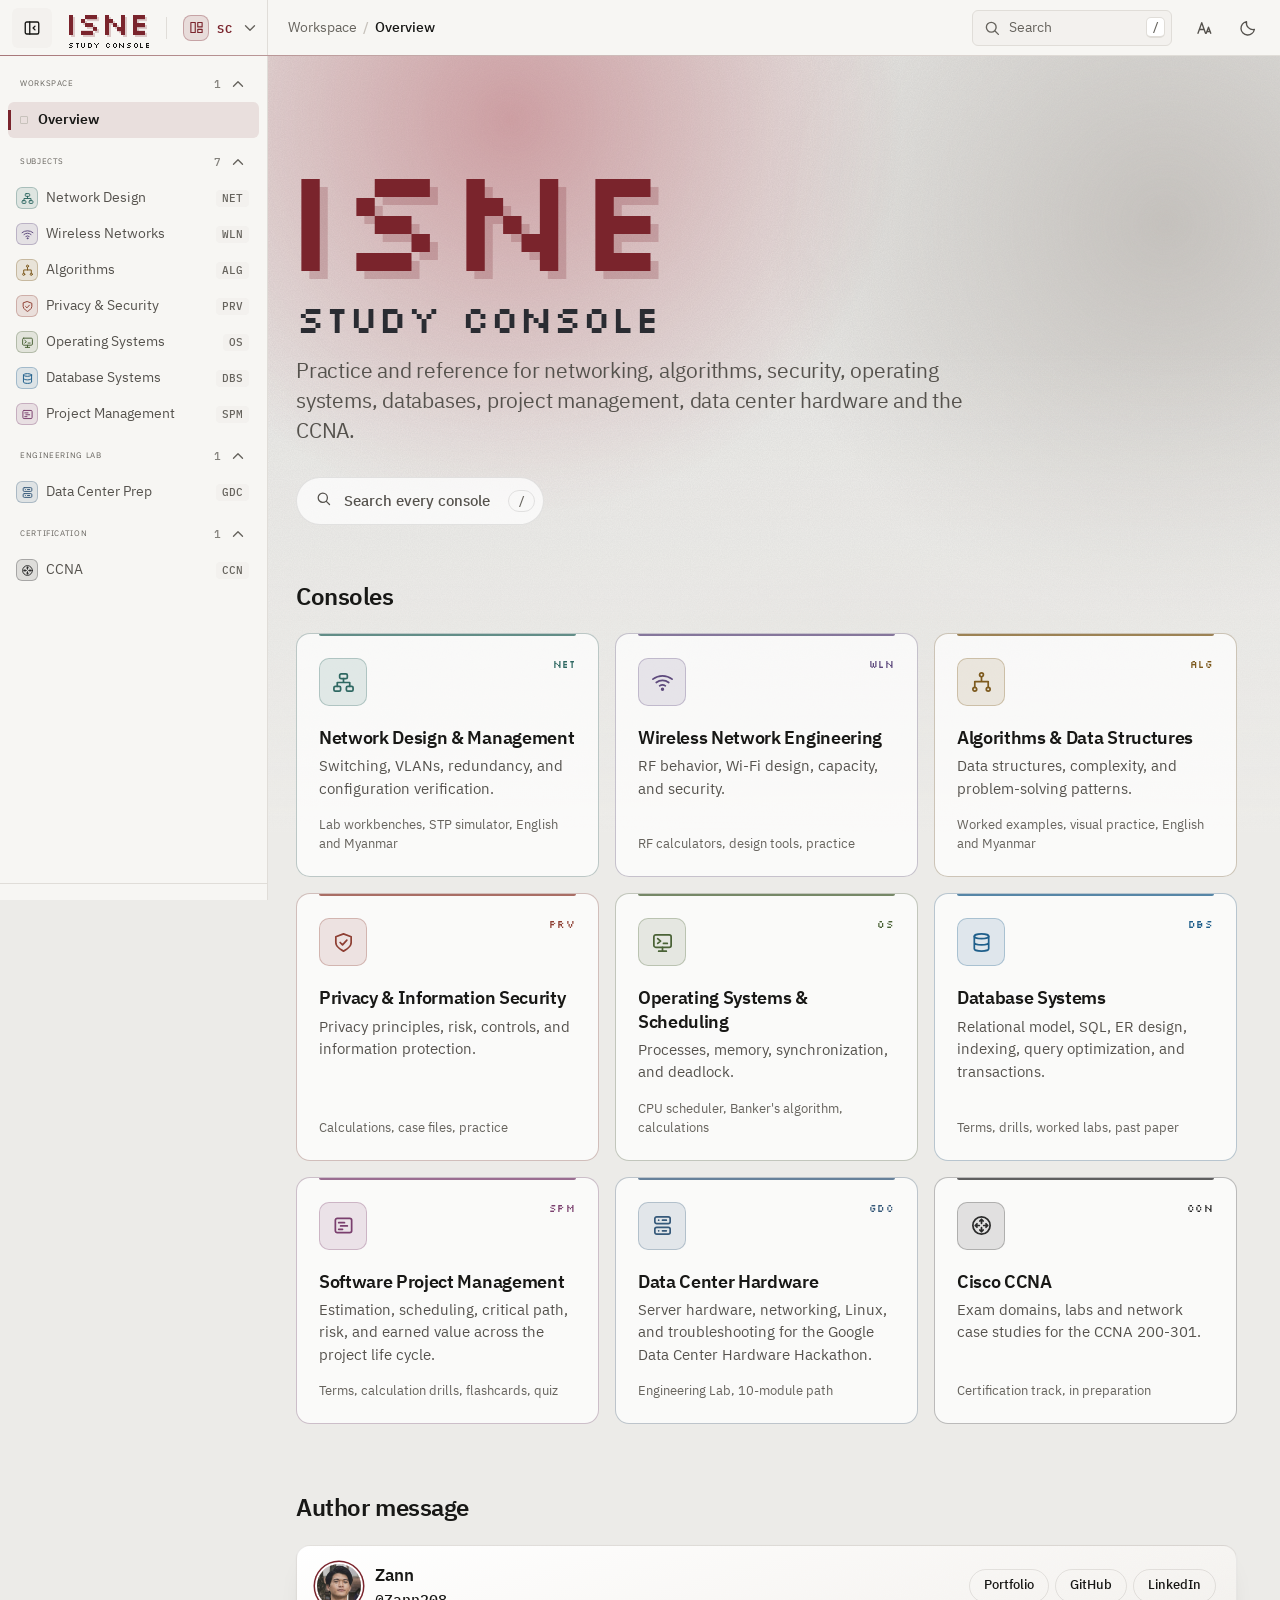
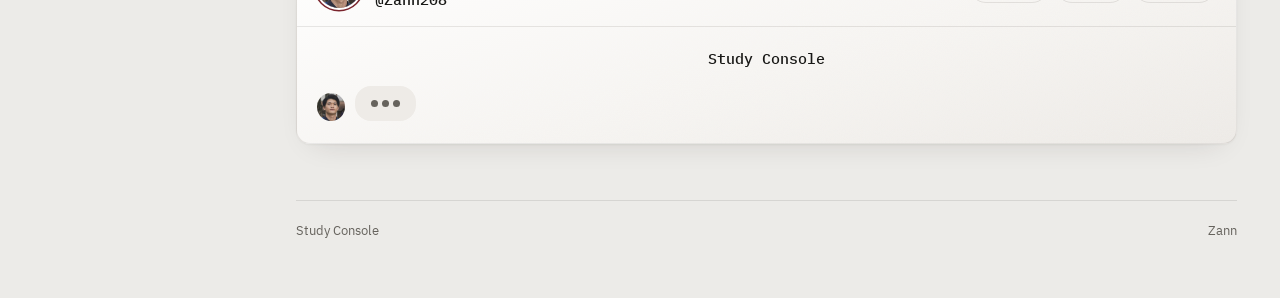
==== commit bbbfc8b7: "Add Software Project Management console (SPM) and register it in the hub - spm/: fourteen topics wit" ====
--- a/index.html
+++ b/index.html
@@ -4,11 +4,11 @@
   <meta charset="utf-8">
   <meta name="viewport" content="width=device-width,initial-scale=1,viewport-fit=cover">
   <title>Study Console</title>
-  <meta name="description" content="Practice and reference consoles for networking, algorithms, security, operating systems, databases and data center hardware, built by Thu Htoo Zan.">
+  <meta name="description" content="Practice and reference consoles for networking, algorithms, security, operating systems, databases, project management and data center hardware, built by Thu Htoo Zan.">
   <meta name="theme-color" content="#ecebe8">
-  <script src="./shared/v3/boot.js?v=20261116-1" data-console="home" data-v2="index.v2.html"></script>
+  <script src="./shared/v3/boot.js?v=20261118-1" data-console="home" data-v2="index.v2.html"></script>
   <link rel="preload" href="./assets/fonts/silkscreen-400.woff2" as="font" type="font/woff2" crossorigin>
-  <link rel="stylesheet" href="./home.css?v=20261116-1">
+  <link rel="stylesheet" href="./home.css?v=20261118-1">
 </head>
 <body data-console-id="home" data-console-name="Study Console">
   <main class="home" id="main">
@@ -16,7 +16,7 @@
 
     <section class="home-hero" aria-labelledby="home-title">
       <h1 class="home-title" id="home-title">ISNE Study Console</h1>
-      <p class="home-sub">Practice and reference for networking, algorithms, security, operating systems, databases, data center hardware and the CCNA.</p>
+      <p class="home-sub">Practice and reference for networking, algorithms, security, operating systems, databases, project management, data center hardware and the CCNA.</p>
       <div class="home-actions">
         <a class="home-continue" data-continue-learning hidden href="#subjects">
           <span class="home-continue-mark" data-continue-icon aria-hidden="true"></span>
@@ -71,7 +71,14 @@
           <span class="home-tile-code">DBS</span>
           <h3>Database Systems</h3>
           <p>Relational model, SQL, ER design, indexing, query optimization, and transactions.</p>
-          <span class="home-tile-meta">Worked labs, past paper, flashcards, mock exam</span>
+          <span class="home-tile-meta">Terms, drills, worked labs, past paper</span>
+        </a>
+        <a class="home-tile" data-console-launch data-console-id="spm" data-console-name="Software Project Management" href="./spm/">
+          <span class="home-tile-icon" data-sc-icon="project" aria-hidden="true"></span>
+          <span class="home-tile-code">SPM</span>
+          <h3>Software Project Management</h3>
+          <p>Estimation, scheduling, critical path, risk, and earned value across the project life cycle.</p>
+          <span class="home-tile-meta">Terms, calculation drills, flashcards, quiz</span>
         </a>
         <a class="home-tile" data-console-launch data-console-id="gdc" data-console-name="Google Data Center Hardware Hackathon" href="./google-dc-hackathon/">
           <span class="home-tile-icon" data-sc-icon="server" aria-hidden="true"></span>
@@ -119,6 +126,6 @@
 
     <footer class="home-footer"><span>Study Console</span><span>Zann</span></footer>
   </main>
-  <script src="./home.js?v=20261116-1"></script>
+  <script src="./home.js?v=20261118-1"></script>
 </body>
 </html>
--- a/home.css
+++ b/home.css
@@ -14,6 +14,7 @@
 .home-tile[data-console-id="privacy"] { --tile-l: #8e3f33; --tile-d: #dc9686; }
 .home-tile[data-console-id="os"]      { --tile-l: #4a6236; --tile-d: #a8bf8c; }
 .home-tile[data-console-id="db"]      { --tile-l: #1f5f8b; --tile-d: #8fbfe0; }
+.home-tile[data-console-id="spm"]     { --tile-l: #7a3f6e; --tile-d: #d3a3c9; }
 .home-tile[data-console-id="gdc"]     { --tile-l: #36597a; --tile-d: #98b5d1; }
 .home-tile[data-console-id="ccna"]    { --tile-l: #2b2b2b; --tile-d: #d6d6d6; }
 :root[data-theme="dark"] .home-tile { --tile: var(--tile-d); }
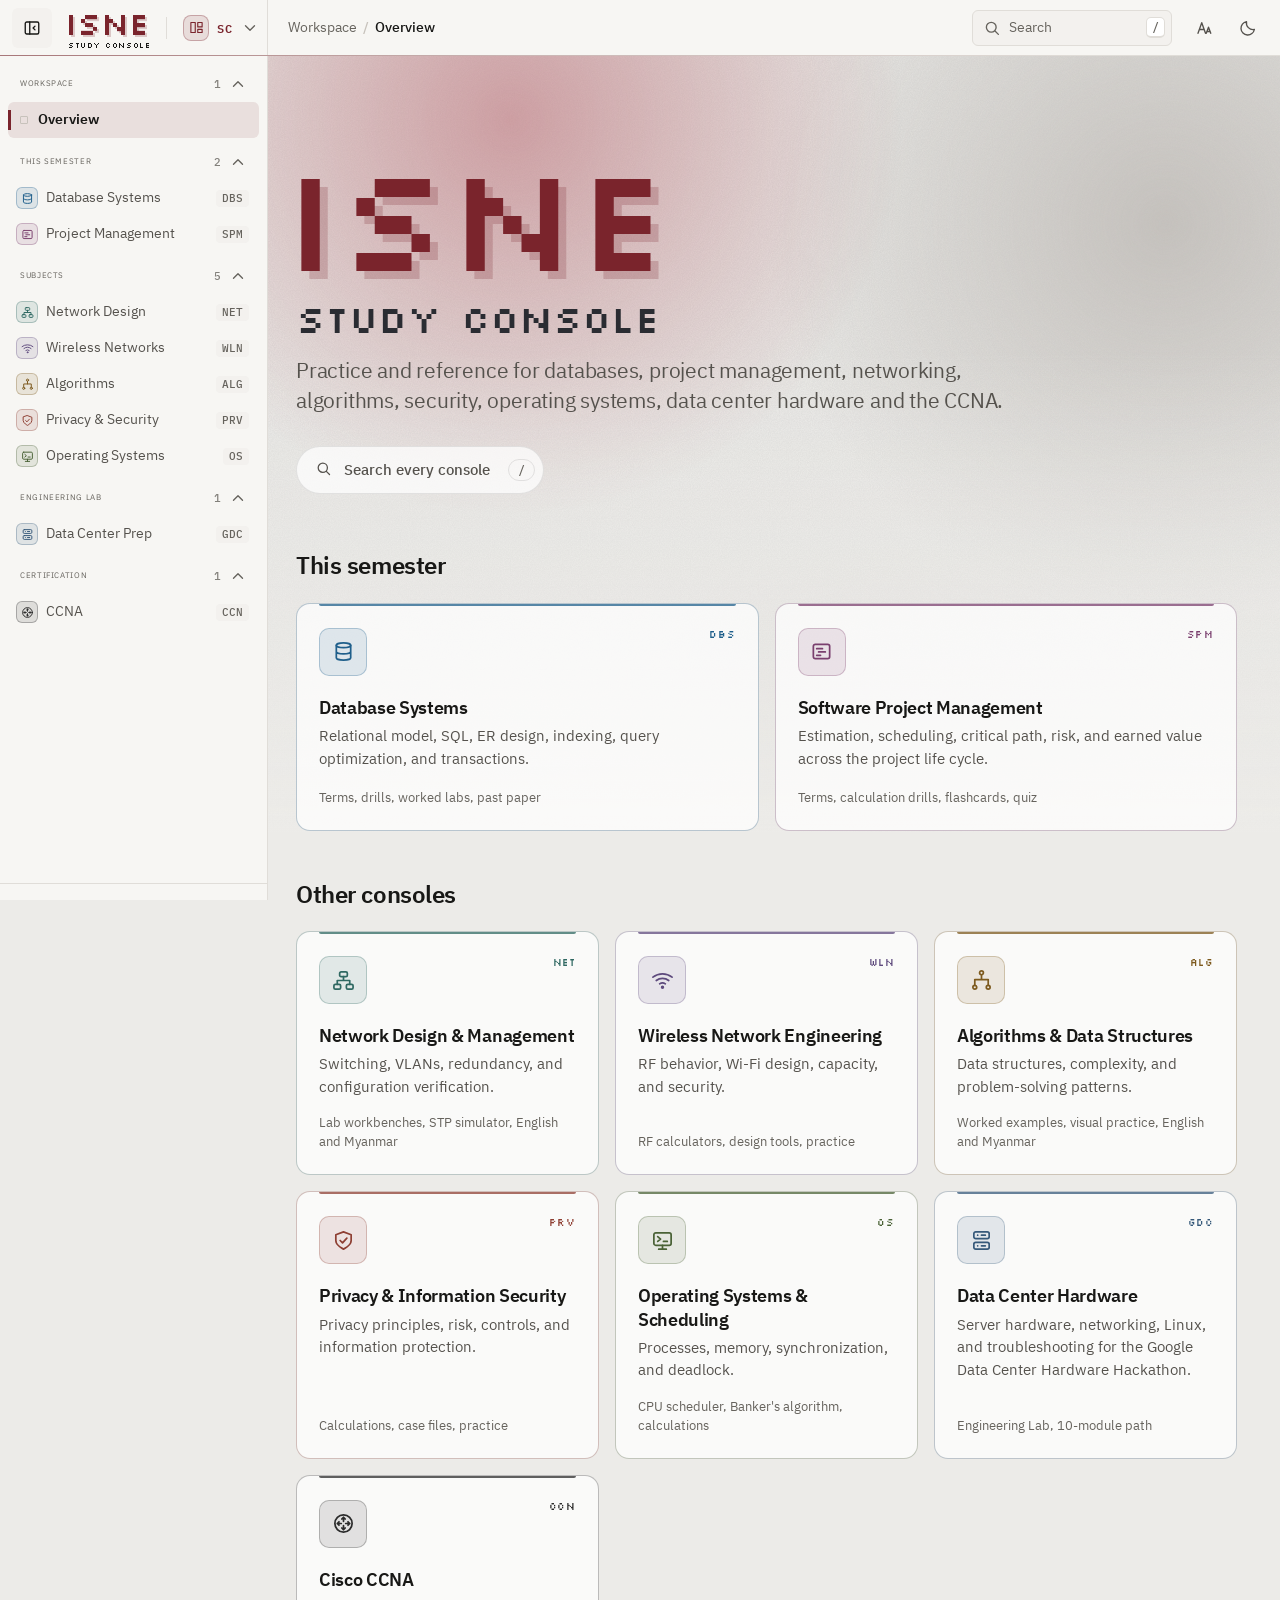
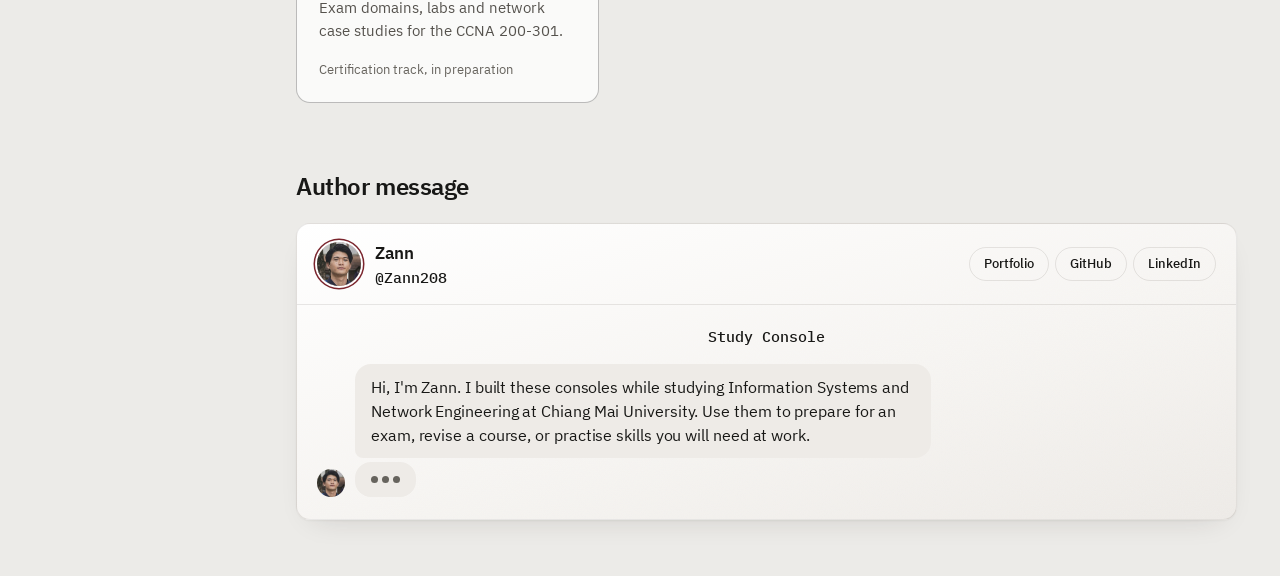
==== commit f67cf2c5: "Hub: list DBS and SPM in their own group above the other consoles" ====
--- a/index.html
+++ b/index.html
@@ -6,7 +6,7 @@
   <title>Study Console</title>
   <meta name="description" content="Practice and reference consoles for networking, algorithms, security, operating systems, databases, project management and data center hardware, built by Thu Htoo Zan.">
   <meta name="theme-color" content="#ecebe8">
-  <script src="./shared/v3/boot.js?v=20261118-1" data-console="home" data-v2="index.v2.html"></script>
+  <script src="./shared/v3/boot.js?v=20261122-1" data-console="home" data-v2="index.v2.html"></script>
   <link rel="preload" href="./assets/fonts/silkscreen-400.woff2" as="font" type="font/woff2" crossorigin>
   <link rel="stylesheet" href="./home.css?v=20261118-1">
 </head>
@@ -16,9 +16,9 @@
 
     <section class="home-hero" aria-labelledby="home-title">
       <h1 class="home-title" id="home-title">ISNE Study Console</h1>
-      <p class="home-sub">Practice and reference for networking, algorithms, security, operating systems, databases, project management, data center hardware and the CCNA.</p>
+      <p class="home-sub">Practice and reference for databases, project management, networking, algorithms, security, operating systems, data center hardware and the CCNA.</p>
       <div class="home-actions">
-        <a class="home-continue" data-continue-learning hidden href="#subjects">
+        <a class="home-continue" data-continue-learning hidden href="#current">
           <span class="home-continue-mark" data-continue-icon aria-hidden="true"></span>
           <span class="home-continue-copy"><small>Continue</small><b data-continue-name></b></span>
         </a>
@@ -28,8 +28,28 @@
       </div>
     </section>
 
-    <section class="home-consoles" id="subjects" aria-labelledby="consoles-title">
-      <h2 class="home-h2" id="consoles-title">Consoles</h2>
+    <section class="home-consoles home-current" id="current" aria-labelledby="current-title">
+      <h2 class="home-h2" id="current-title">This semester</h2>
+      <div class="home-grid home-grid-current">
+        <a class="home-tile" data-console-launch data-console-id="db" data-console-name="Database Systems" href="./db/">
+          <span class="home-tile-icon" data-sc-icon="database" aria-hidden="true"></span>
+          <span class="home-tile-code">DBS</span>
+          <h3>Database Systems</h3>
+          <p>Relational model, SQL, ER design, indexing, query optimization, and transactions.</p>
+          <span class="home-tile-meta">Terms, drills, worked labs, past paper</span>
+        </a>
+        <a class="home-tile" data-console-launch data-console-id="spm" data-console-name="Software Project Management" href="./spm/">
+          <span class="home-tile-icon" data-sc-icon="project" aria-hidden="true"></span>
+          <span class="home-tile-code">SPM</span>
+          <h3>Software Project Management</h3>
+          <p>Estimation, scheduling, critical path, risk, and earned value across the project life cycle.</p>
+          <span class="home-tile-meta">Terms, calculation drills, flashcards, quiz</span>
+        </a>
+      </div>
+    </section>
+
+    <section class="home-consoles home-others" id="subjects" aria-labelledby="consoles-title">
+      <h2 class="home-h2" id="consoles-title">Other consoles</h2>
       <div class="home-grid">
         <a class="home-tile" data-console-launch data-console-id="netdes" data-console-name="Network Design & Management" href="https://zann208.github.io/netdes/">
           <span class="home-tile-icon" data-sc-icon="network" aria-hidden="true"></span>
@@ -65,20 +85,6 @@
           <h3>Operating Systems &amp; Scheduling</h3>
           <p>Processes, memory, synchronization, and deadlock.</p>
           <span class="home-tile-meta">CPU scheduler, Banker's algorithm, calculations</span>
-        </a>
-        <a class="home-tile" data-console-launch data-console-id="db" data-console-name="Database Systems" href="./db/">
-          <span class="home-tile-icon" data-sc-icon="database" aria-hidden="true"></span>
-          <span class="home-tile-code">DBS</span>
-          <h3>Database Systems</h3>
-          <p>Relational model, SQL, ER design, indexing, query optimization, and transactions.</p>
-          <span class="home-tile-meta">Terms, drills, worked labs, past paper</span>
-        </a>
-        <a class="home-tile" data-console-launch data-console-id="spm" data-console-name="Software Project Management" href="./spm/">
-          <span class="home-tile-icon" data-sc-icon="project" aria-hidden="true"></span>
-          <span class="home-tile-code">SPM</span>
-          <h3>Software Project Management</h3>
-          <p>Estimation, scheduling, critical path, risk, and earned value across the project life cycle.</p>
-          <span class="home-tile-meta">Terms, calculation drills, flashcards, quiz</span>
         </a>
         <a class="home-tile" data-console-launch data-console-id="gdc" data-console-name="Google Data Center Hardware Hackathon" href="./google-dc-hackathon/">
           <span class="home-tile-icon" data-sc-icon="server" aria-hidden="true"></span>
--- a/home.css
+++ b/home.css
@@ -166,6 +166,8 @@
 .home-consoles { margin-top: 8px; }
 .home-h2 { margin: 0 0 18px; font-family: var(--sc-display); font-size: 1.5rem; font-weight: 600; letter-spacing: -.02em; }
 .home-grid { display: grid; grid-template-columns: repeat(3, minmax(0, 1fr)); gap: 16px; }
+.home-grid-current { grid-template-columns: repeat(2, minmax(0, 1fr)); }
+.home-others { margin-top: 44px; }
 
 .home-tile {
   position: relative; display: flex; flex-direction: column; min-height: 228px; padding: 24px 22px 22px; box-sizing: border-box;
@@ -203,13 +205,14 @@
 @media (max-width: 680px) {
   .home { padding: 28px 16px 40px; }
   .home-hero { padding: 16px 0 32px; }
-  .home-grid { grid-template-columns: minmax(0, 1fr); gap: 12px; }
+  .home-grid, .home-grid-current { grid-template-columns: minmax(0, 1fr); gap: 12px; }
   .home-tile { min-height: 0; }
   .home-chat-head { padding: 14px 16px; }
   .home-chat-links { width: 100%; }
   .home-chat-thread { padding: 16px 14px 18px; }
   .home-chat-bubble { font-size: .9688rem; }
   .home-consoles { margin-top: 0; }
+  .home-others { margin-top: 32px; }
   .home-chat { margin-top: 44px; }
   .home-search { flex: 1; justify-content: center; }
   .home-continue { flex: 1 1 100%; }
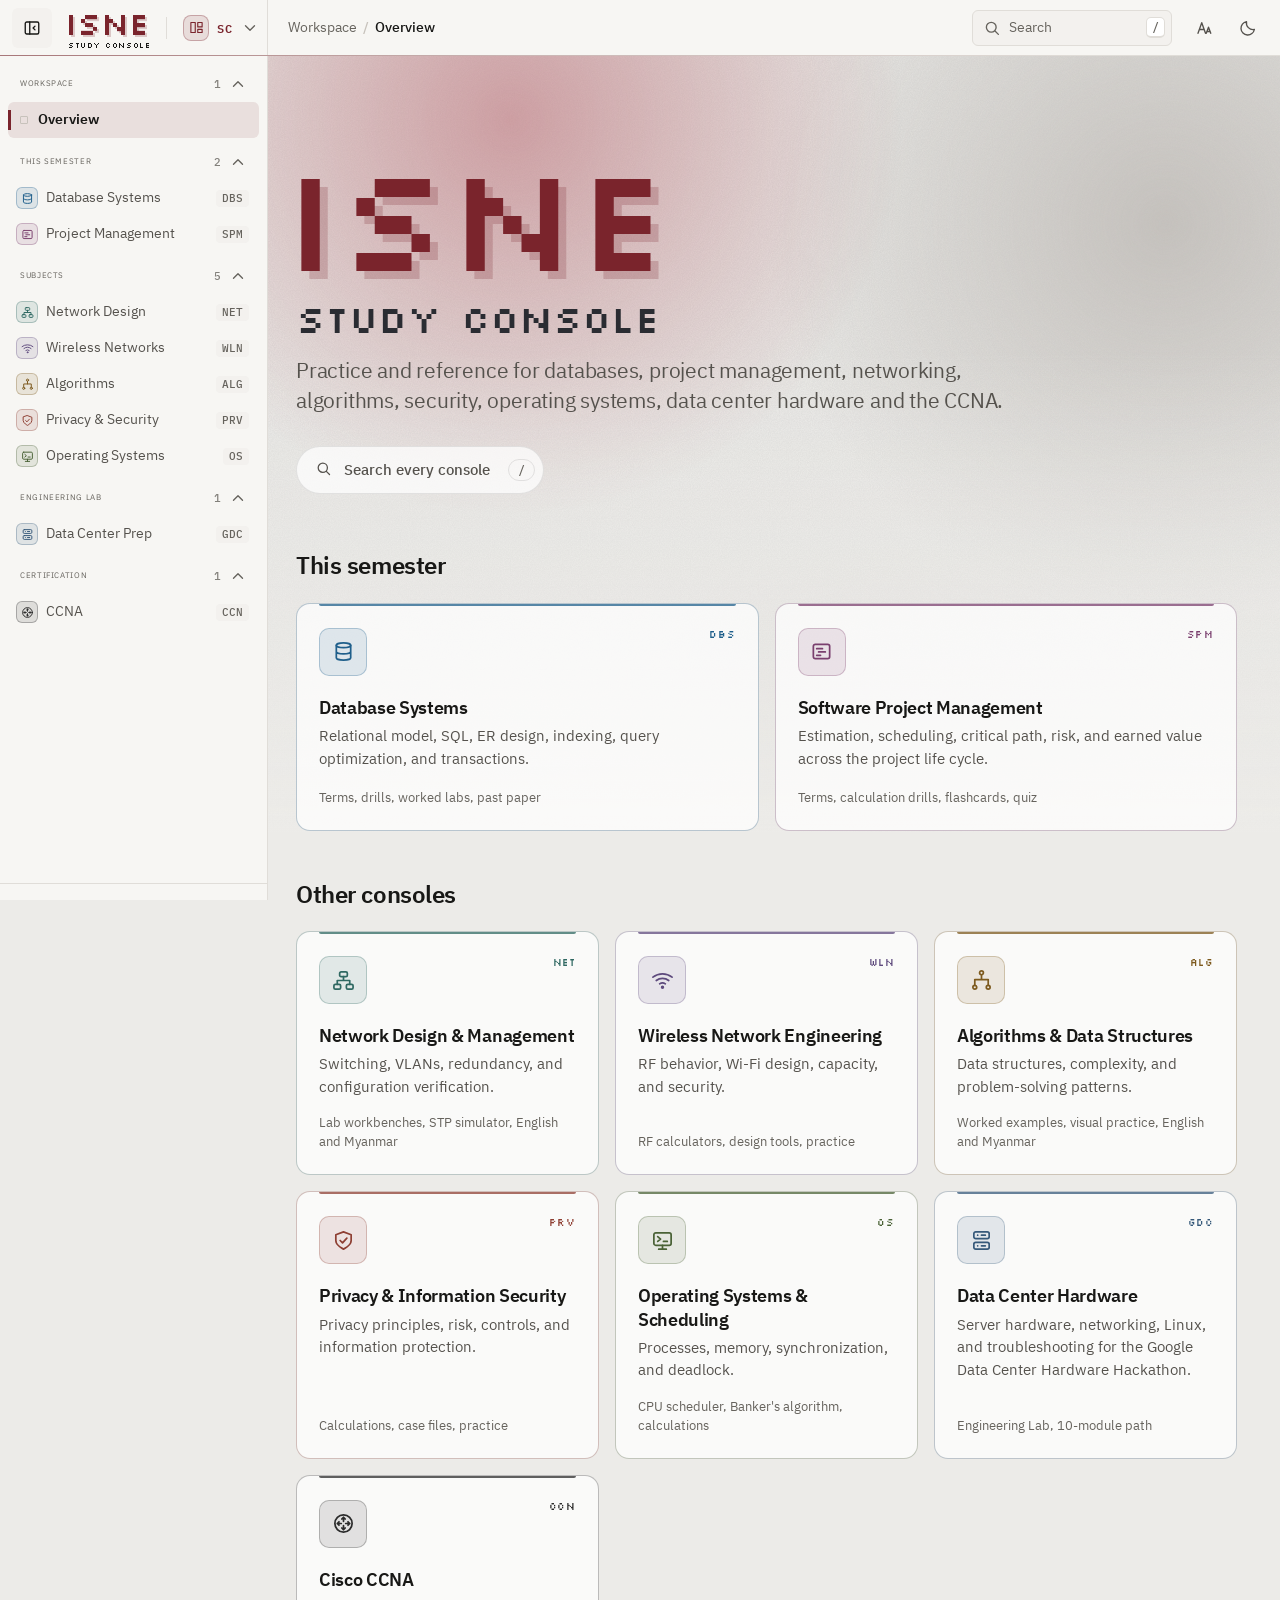
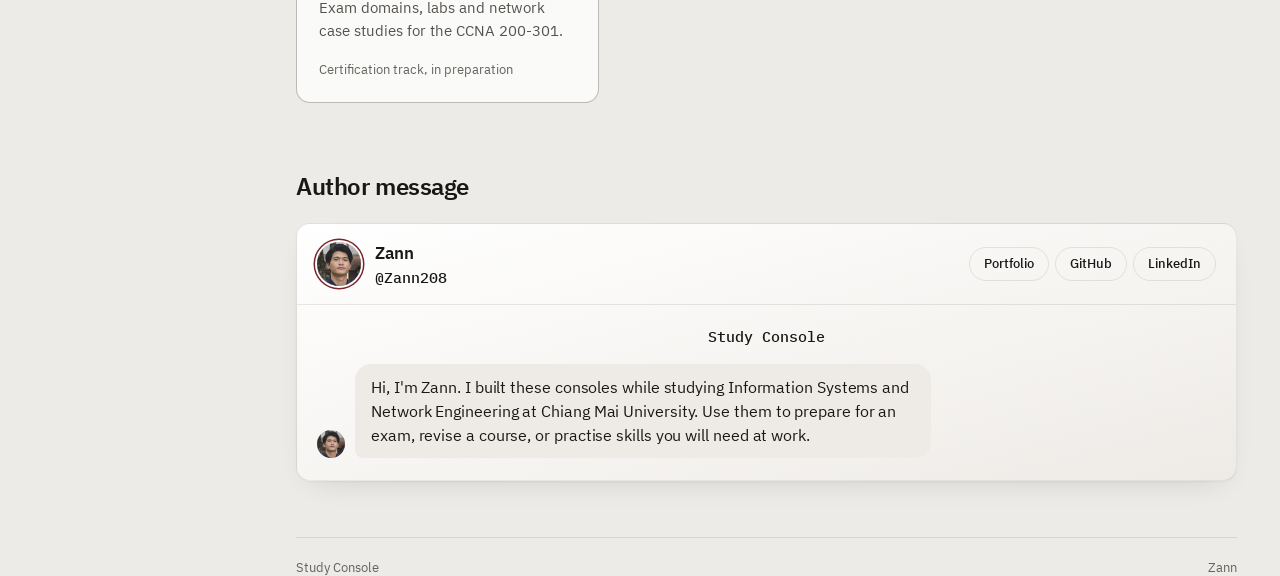
==== commit 5a3732a5: "DBS, SPM: reading layout with clear subheadings and wider line spacing" ====
--- a/index.html
+++ b/index.html
@@ -6,7 +6,7 @@
   <title>Study Console</title>
   <meta name="description" content="Practice and reference consoles for networking, algorithms, security, operating systems, databases, project management and data center hardware, built by Thu Htoo Zan.">
   <meta name="theme-color" content="#ecebe8">
-  <script src="./shared/v3/boot.js?v=20261122-1" data-console="home" data-v2="index.v2.html"></script>
+  <script src="./shared/v3/boot.js?v=20261123-1" data-console="home" data-v2="index.v2.html"></script>
   <link rel="preload" href="./assets/fonts/silkscreen-400.woff2" as="font" type="font/woff2" crossorigin>
   <link rel="stylesheet" href="./home.css?v=20261118-1">
 </head>
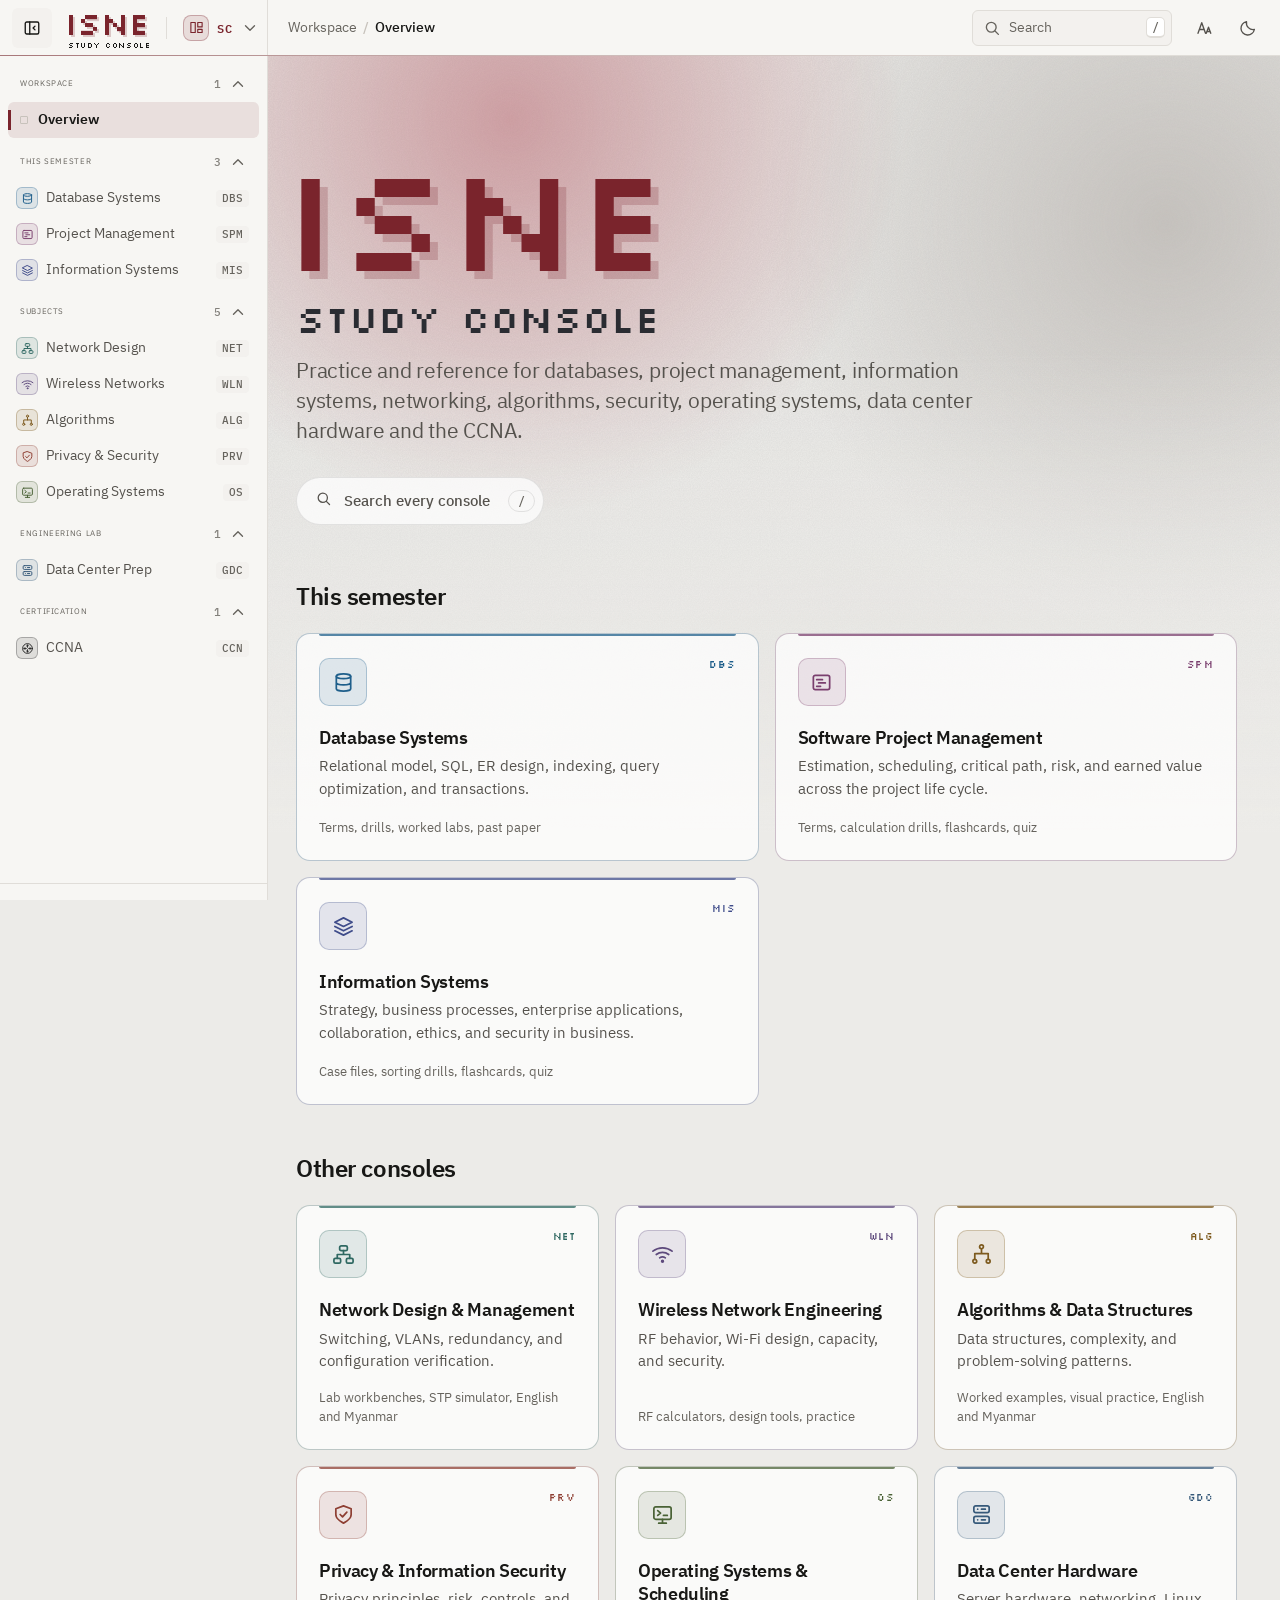
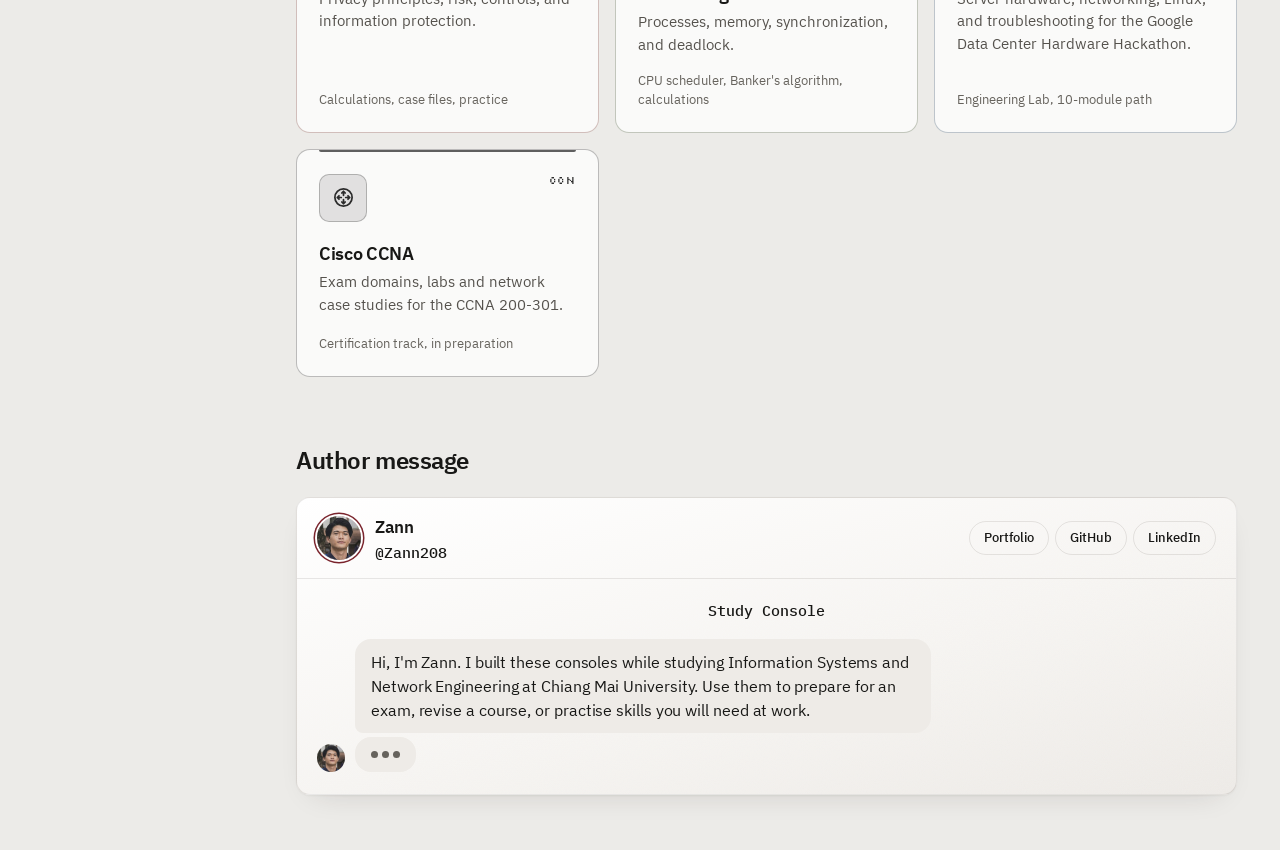
==== commit cc981dd9: "MIS: add Information Systems console (topics 0-2, three case files, terms, flashcards, quiz, five so" ====
--- a/index.html
+++ b/index.html
@@ -4,11 +4,11 @@
   <meta charset="utf-8">
   <meta name="viewport" content="width=device-width,initial-scale=1,viewport-fit=cover">
   <title>Study Console</title>
-  <meta name="description" content="Practice and reference consoles for networking, algorithms, security, operating systems, databases, project management and data center hardware, built by Thu Htoo Zan.">
+  <meta name="description" content="Practice and reference consoles for networking, algorithms, security, operating systems, databases, project management, information systems and data center hardware, built by Thu Htoo Zan.">
   <meta name="theme-color" content="#ecebe8">
-  <script src="./shared/v3/boot.js?v=20261123-1" data-console="home" data-v2="index.v2.html"></script>
+  <script src="./shared/v3/boot.js?v=20261127-1" data-console="home" data-v2="index.v2.html"></script>
   <link rel="preload" href="./assets/fonts/silkscreen-400.woff2" as="font" type="font/woff2" crossorigin>
-  <link rel="stylesheet" href="./home.css?v=20261118-1">
+  <link rel="stylesheet" href="./home.css?v=20261127-1">
 </head>
 <body data-console-id="home" data-console-name="Study Console">
   <main class="home" id="main">
@@ -16,7 +16,7 @@
 
     <section class="home-hero" aria-labelledby="home-title">
       <h1 class="home-title" id="home-title">ISNE Study Console</h1>
-      <p class="home-sub">Practice and reference for databases, project management, networking, algorithms, security, operating systems, data center hardware and the CCNA.</p>
+      <p class="home-sub">Practice and reference for databases, project management, information systems, networking, algorithms, security, operating systems, data center hardware and the CCNA.</p>
       <div class="home-actions">
         <a class="home-continue" data-continue-learning hidden href="#current">
           <span class="home-continue-mark" data-continue-icon aria-hidden="true"></span>
@@ -44,6 +44,13 @@
           <h3>Software Project Management</h3>
           <p>Estimation, scheduling, critical path, risk, and earned value across the project life cycle.</p>
           <span class="home-tile-meta">Terms, calculation drills, flashcards, quiz</span>
+        </a>
+        <a class="home-tile" data-console-launch data-console-id="mis" data-console-name="Information Systems" href="./mis/">
+          <span class="home-tile-icon" data-sc-icon="layers" aria-hidden="true"></span>
+          <span class="home-tile-code">MIS</span>
+          <h3>Information Systems</h3>
+          <p>Strategy, business processes, enterprise applications, collaboration, ethics, and security in business.</p>
+          <span class="home-tile-meta">Case files, sorting drills, flashcards, quiz</span>
         </a>
       </div>
     </section>
@@ -132,6 +139,6 @@
 
     <footer class="home-footer"><span>Study Console</span><span>Zann</span></footer>
   </main>
-  <script src="./home.js?v=20261118-1"></script>
+  <script src="./home.js?v=20261127-1"></script>
 </body>
 </html>
--- a/home.css
+++ b/home.css
@@ -15,6 +15,7 @@
 .home-tile[data-console-id="os"]      { --tile-l: #4a6236; --tile-d: #a8bf8c; }
 .home-tile[data-console-id="db"]      { --tile-l: #1f5f8b; --tile-d: #8fbfe0; }
 .home-tile[data-console-id="spm"]     { --tile-l: #7a3f6e; --tile-d: #d3a3c9; }
+.home-tile[data-console-id="mis"]     { --tile-l: #3f4c8a; --tile-d: #a7b2e3; }
 .home-tile[data-console-id="gdc"]     { --tile-l: #36597a; --tile-d: #98b5d1; }
 .home-tile[data-console-id="ccna"]    { --tile-l: #2b2b2b; --tile-d: #d6d6d6; }
 :root[data-theme="dark"] .home-tile { --tile: var(--tile-d); }
